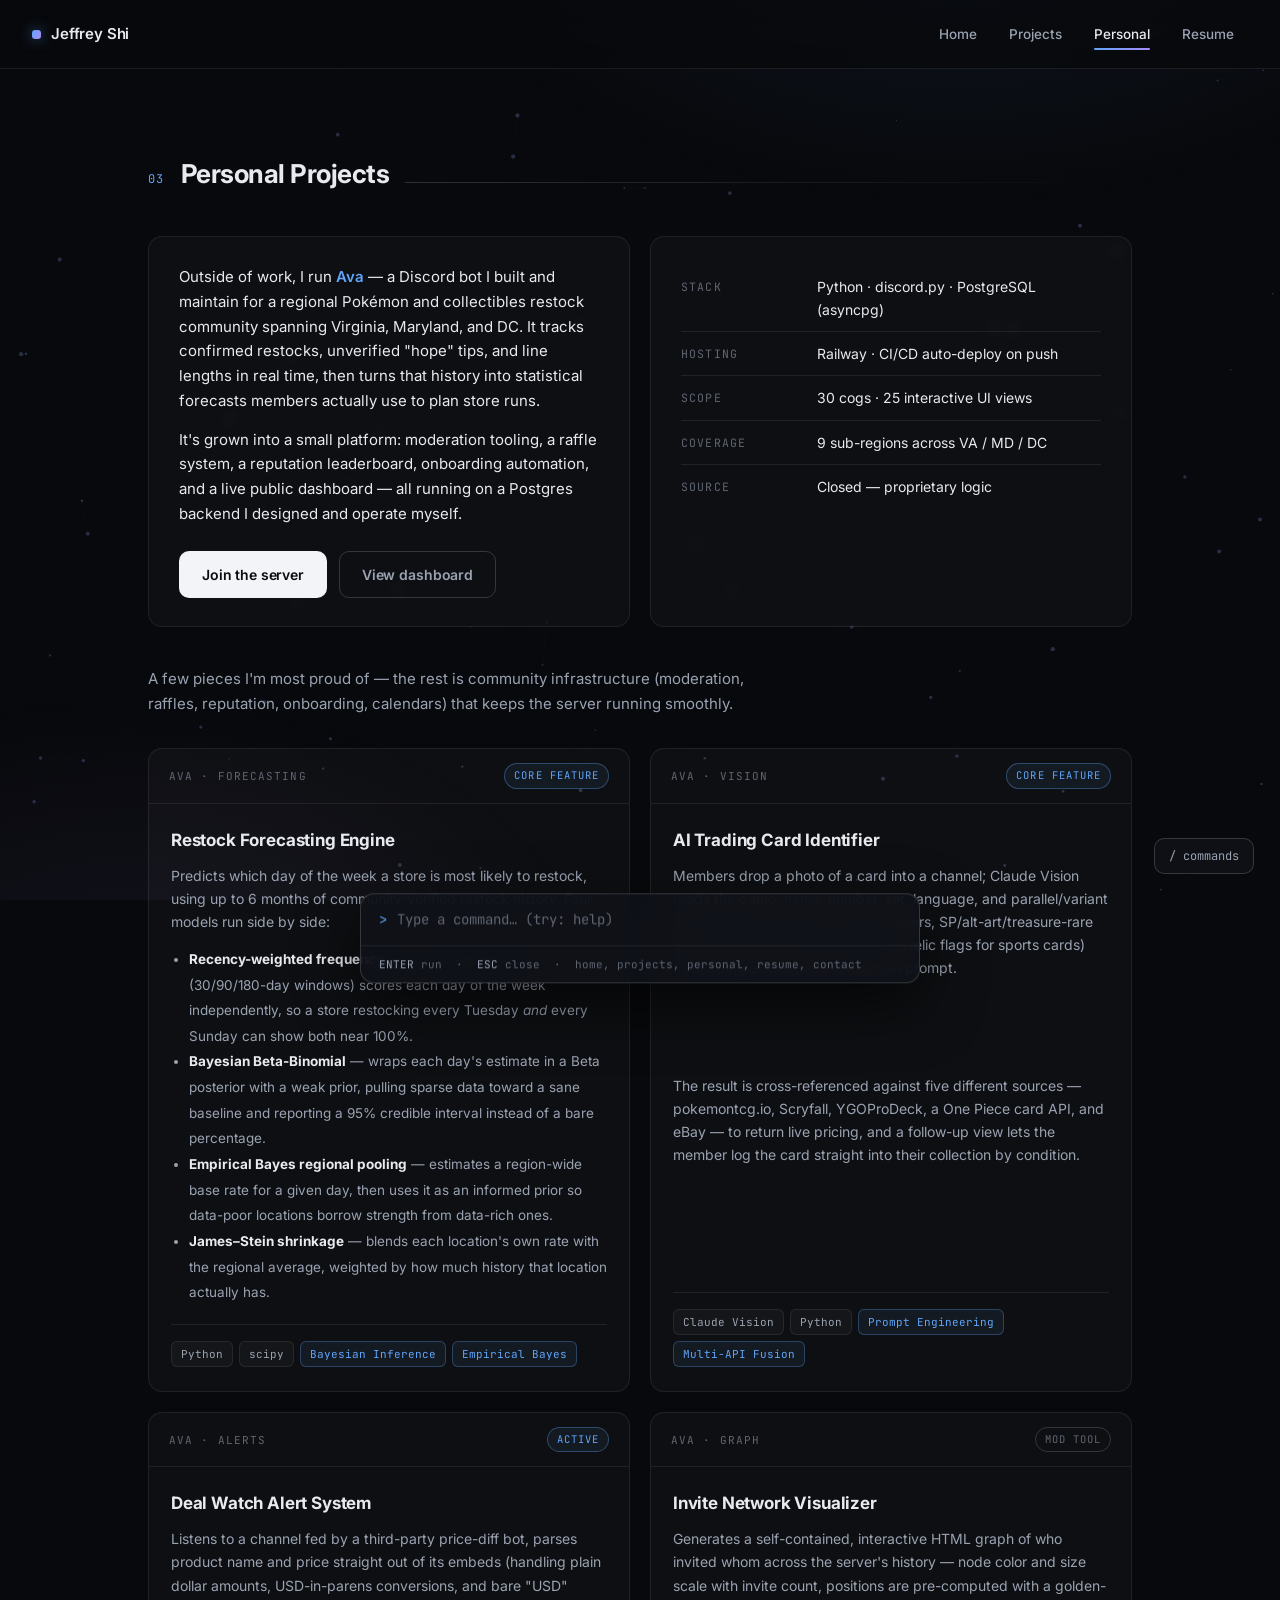
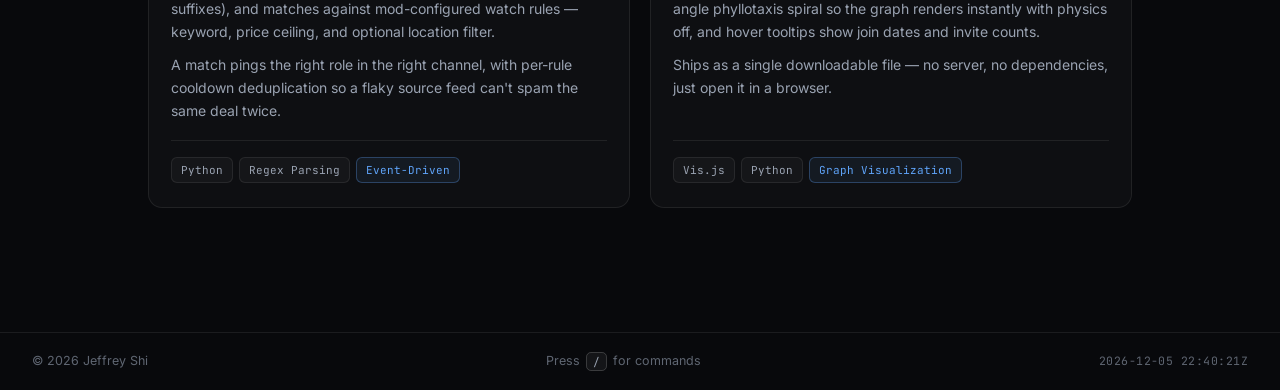
==== personal.html @ e2b1fe8e "Redesign to modern/sleek theme, add Personal Projects page Replace the SIGINT-terminal aesthetic (CR" ====
<!DOCTYPE html>
<html lang="en">
<head>
  <meta charset="UTF-8" />
  <meta name="viewport" content="width=device-width, initial-scale=1.0" />
  <title>Personal Projects — Jeffrey Shi</title>
  <meta name="description" content="Personal projects by Jeffrey Shi — Ava, a Discord bot with a statistical restock-forecasting engine, Claude Vision card identification, and more." />
  <link rel="icon" href="assets/favicon.svg" type="image/svg+xml" />
  <link rel="preconnect" href="https://fonts.googleapis.com" />
  <link rel="preconnect" href="https://fonts.gstatic.com" crossorigin />
  <link href="https://fonts.googleapis.com/css2?family=Inter:wght@400;500;600;700;800&family=JetBrains+Mono:wght@400;500;700&display=swap" rel="stylesheet" />
  <link rel="stylesheet" href="css/style.css" />
</head>
<body>
  <canvas id="net-canvas"></canvas>

  <nav class="nav">
    <a class="nav-brand" href="index.html"><span class="brand-mark"></span>Jeffrey Shi</a>
    <div class="nav-links">
      <a href="index.html">Home</a>
      <a href="projects.html">Projects</a>
      <a href="personal.html" class="active">Personal</a>
      <a href="resume.html">Resume</a>
    </div>
  </nav>

  <main class="container">

    <section class="section" style="padding-bottom:0;">
      <div class="section-header reveal">
        <span class="tag">03</span>
        <h2>Personal Projects</h2>
        <div class="rule"></div>
      </div>
      <div class="grid-2 reveal" style="margin-bottom:40px;">
        <div class="panel">
          <p style="font-size:15px;">
            Outside of work, I run <strong style="color:var(--accent); font-weight:600;">Ava</strong> —
            a Discord bot I built and maintain for a regional Pokémon and
            collectibles restock community spanning Virginia, Maryland, and DC.
            It tracks confirmed restocks, unverified "hope" tips, and line
            lengths in real time, then turns that history into statistical
            forecasts members actually use to plan store runs.
          </p>
          <p style="font-size:15px; margin-top:14px;">
            It's grown into a small platform: moderation tooling, a raffle
            system, a reputation leaderboard, onboarding automation, and a
            live public dashboard — all running on a Postgres backend I
            designed and operate myself.
          </p>
          <div class="hero-actions" style="margin-top:24px;">
            <a class="btn" href="https://discord.gg/FQAQ3DVdY7" target="_blank" rel="noopener">Join the server</a>
            <a class="btn secondary" href="https://restock-dashboard-production.up.railway.app/" target="_blank" rel="noopener">View dashboard</a>
          </div>
        </div>
        <div class="panel">
          <div class="fact-row"><span class="fact-label">Stack</span><span class="val">Python · discord.py · PostgreSQL (asyncpg)</span></div>
          <div class="fact-row"><span class="fact-label">Hosting</span><span class="val">Railway · CI/CD auto-deploy on push</span></div>
          <div class="fact-row"><span class="fact-label">Scope</span><span class="val">30 cogs · 25 interactive UI views</span></div>
          <div class="fact-row"><span class="fact-label">Coverage</span><span class="val">9 sub-regions across VA / MD / DC</span></div>
          <div class="fact-row"><span class="fact-label">Source</span><span class="val">Closed — proprietary logic</span></div>
        </div>
      </div>
    </section>

    <section class="section" style="padding-top:0;">
      <p class="reveal" style="font-size:15px; color:var(--text-2); margin-bottom:32px; max-width:640px;">
        A few pieces I'm most proud of — the rest is community infrastructure
        (moderation, raffles, reputation, onboarding, calendars) that keeps
        the server running smoothly.
      </p>

      <div class="grid-2">

        <article class="case-file reveal">
          <div class="case-header">
            <span class="case-id">AVA · FORECASTING</span>
            <span class="case-status active">CORE FEATURE</span>
          </div>
          <div class="case-body">
            <h3>Restock Forecasting Engine</h3>
            <p>
              Predicts which day of the week a store is most likely to restock,
              using up to 6 months of community-verified restock history. Four
              models run side by side:
            </p>
            <ul style="font-size:13.5px; color:var(--text-2); margin:14px 0 0 18px; line-height:1.9;">
              <li><strong style="color:var(--text);">Recency-weighted frequency</strong> — a 3-tier decay model (30/90/180-day windows) scores each day of the week independently, so a store restocking every Tuesday <em>and</em> every Sunday can show both near 100%.</li>
              <li><strong style="color:var(--text);">Bayesian Beta-Binomial</strong> — wraps each day's estimate in a Beta posterior with a weak prior, pulling sparse data toward a sane baseline and reporting a 95% credible interval instead of a bare percentage.</li>
              <li><strong style="color:var(--text);">Empirical Bayes regional pooling</strong> — estimates a region-wide base rate for a given day, then uses it as an informed prior so data-poor locations borrow strength from data-rich ones.</li>
              <li><strong style="color:var(--text);">James–Stein shrinkage</strong> — blends each location's own rate with the regional average, weighted by how much history that location actually has.</li>
            </ul>
            <div class="case-meta">
              <span class="chip">Python</span>
              <span class="chip">scipy</span>
              <span class="chip green">Bayesian Inference</span>
              <span class="chip green">Empirical Bayes</span>
            </div>
          </div>
        </article>

        <article class="case-file reveal">
          <div class="case-header">
            <span class="case-id">AVA · VISION</span>
            <span class="case-status active">CORE FEATURE</span>
          </div>
          <div class="case-body">
            <h3>AI Trading Card Identifier</h3>
            <p>
              Members drop a photo of a card into a channel; Claude Vision reads
              the game, name, number, set, language, and parallel/variant
              markings (holo patterns, serial numbers, SP/alt-art/treasure-rare
              stamps for TCGs; rookie/autograph/relic flags for sports cards)
              from a single structured-extraction prompt.
            </p>
            <p style="margin-top:10px;">
              The result is cross-referenced against five different sources —
              pokemontcg.io, Scryfall, YGOProDeck, a One Piece card API, and
              eBay — to return live pricing, and a follow-up view lets the
              member log the card straight into their collection by condition.
            </p>
            <div class="case-meta">
              <span class="chip">Claude Vision</span>
              <span class="chip">Python</span>
              <span class="chip green">Prompt Engineering</span>
              <span class="chip green">Multi-API Fusion</span>
            </div>
          </div>
        </article>

        <article class="case-file reveal">
          <div class="case-header">
            <span class="case-id">AVA · ALERTS</span>
            <span class="case-status active">ACTIVE</span>
          </div>
          <div class="case-body">
            <h3>Deal Watch Alert System</h3>
            <p>
              Listens to a channel fed by a third-party price-diff bot, parses
              product name and price straight out of its embeds (handling
              plain dollar amounts, USD-in-parens conversions, and bare "USD"
              suffixes), and matches against mod-configured watch rules —
              keyword, price ceiling, and optional location filter.
            </p>
            <p style="margin-top:10px;">
              A match pings the right role in the right channel, with
              per-rule cooldown deduplication so a flaky source feed can't
              spam the same deal twice.
            </p>
            <div class="case-meta">
              <span class="chip">Python</span>
              <span class="chip">Regex Parsing</span>
              <span class="chip green">Event-Driven</span>
            </div>
          </div>
        </article>

        <article class="case-file reveal">
          <div class="case-header">
            <span class="case-id">AVA · GRAPH</span>
            <span class="case-status archived">MOD TOOL</span>
          </div>
          <div class="case-body">
            <h3>Invite Network Visualizer</h3>
            <p>
              Generates a self-contained, interactive HTML graph of who invited
              whom across the server's history — node color and size scale
              with invite count, positions are pre-computed with a golden-angle
              phyllotaxis spiral so the graph renders instantly with physics
              off, and hover tooltips show join dates and invite counts.
            </p>
            <p style="margin-top:10px;">
              Ships as a single downloadable file — no server, no dependencies,
              just open it in a browser.
            </p>
            <div class="case-meta">
              <span class="chip">Vis.js</span>
              <span class="chip">Python</span>
              <span class="chip green">Graph Visualization</span>
            </div>
          </div>
        </article>

      </div>
    </section>

  </main>

  <footer class="status-bar">
    <span>&copy; 2026 Jeffrey Shi</span>
    <span class="mono-hint">Press <kbd>/</kbd> for commands</span>
    <span id="utc-clock"></span>
  </footer>

  <button class="cmd-fab" id="cmd-fab">/ commands</button>
  <div class="cmd-palette" id="cmd-palette">
    <div class="cmd-row">
      <span class="p">&gt;</span>
      <input id="cmd-input" type="text" placeholder="Type a command… (try: help)" autocomplete="off" spellcheck="false" />
    </div>
    <div class="cmd-hint"><span class="k">ENTER</span> run &nbsp;·&nbsp; <span class="k">ESC</span> close &nbsp;·&nbsp; home, projects, personal, resume, contact</div>
  </div>

  <script src="js/main.js"></script>
</body>
</html>
---- css/style.css ----
/* ============================================================
   JEFFREY SHI — PERSONAL SITE
   Design: modern dark, technical minimal
   ============================================================ */

:root {
  --bg: #08090c;
  --bg-elev: #0c0e13;
  --surface: rgba(255, 255, 255, 0.028);
  --surface-hover: rgba(255, 255, 255, 0.05);
  --border: rgba(255, 255, 255, 0.08);
  --border-strong: rgba(255, 255, 255, 0.16);
  --text: #e8eaf0;
  --text-2: #9aa3b2;
  --text-3: #5f6672;
  --accent: #60a5fa;
  --accent-2: #a78bfa;
  --accent-soft: rgba(96, 165, 250, 0.12);
  --grad: linear-gradient(120deg, #60a5fa, #a78bfa);
  --mono: "JetBrains Mono", "Cascadia Code", Consolas, monospace;
  --sans: "Inter", "Segoe UI", system-ui, sans-serif;
  --radius: 14px;
}

* { margin: 0; padding: 0; box-sizing: border-box; }

html { scroll-behavior: smooth; }

body {
  background: var(--bg);
  color: var(--text);
  font-family: var(--sans);
  font-size: 16px;
  line-height: 1.65;
  overflow-x: hidden;
  -webkit-font-smoothing: antialiased;
}

/* Ambient glows */
body::before {
  content: "";
  position: fixed;
  inset: 0;
  z-index: -2;
  pointer-events: none;
  background:
    radial-gradient(900px 500px at 75% -10%, rgba(96, 165, 250, 0.09), transparent 60%),
    radial-gradient(800px 500px at 10% 110%, rgba(167, 139, 250, 0.07), transparent 60%);
}

::selection { background: rgba(96, 165, 250, 0.35); color: #fff; }

#net-canvas {
  position: fixed;
  inset: 0;
  z-index: -1;
  opacity: 0.5;
}

.mono { font-family: var(--mono); }

/* ---------- Navigation ---------- */
.nav {
  position: sticky;
  top: 0;
  z-index: 100;
  display: flex;
  align-items: center;
  justify-content: space-between;
  padding: 16px 32px;
  background: rgba(8, 9, 12, 0.72);
  backdrop-filter: blur(14px);
  -webkit-backdrop-filter: blur(14px);
  border-bottom: 1px solid var(--border);
}

.nav-brand {
  display: inline-flex;
  align-items: center;
  gap: 10px;
  font-size: 15px;
  font-weight: 600;
  color: var(--text);
  text-decoration: none;
  letter-spacing: -0.01em;
}

.brand-mark {
  width: 9px;
  height: 9px;
  border-radius: 3px;
  background: var(--grad);
  box-shadow: 0 0 14px rgba(96, 165, 250, 0.55);
}

.nav-links { display: flex; gap: 4px; }

.nav-links a {
  position: relative;
  font-size: 13.5px;
  font-weight: 500;
  color: var(--text-2);
  text-decoration: none;
  padding: 7px 14px;
  border-radius: 8px;
  transition: color 0.15s ease, background 0.15s ease;
}

.nav-links a:hover { color: var(--text); background: var(--surface-hover); }

.nav-links a.active { color: var(--text); }

.nav-links a.active::after {
  content: "";
  position: absolute;
  left: 14px;
  right: 14px;
  bottom: 2px;
  height: 2px;
  border-radius: 2px;
  background: var(--grad);
}

/* ---------- Layout ---------- */
.container {
  max-width: 1040px;
  margin: 0 auto;
  padding: 0 28px;
}

.section { padding: 84px 0; }

.section-header {
  display: flex;
  align-items: baseline;
  gap: 16px;
  margin-bottom: 40px;
}

.section-header .tag {
  font-family: var(--mono);
  font-size: 12px;
  color: var(--accent);
  letter-spacing: 0.12em;
}

.section-header h2 {
  font-size: 26px;
  font-weight: 700;
  letter-spacing: -0.02em;
  color: var(--text);
  white-space: nowrap;
}

.section-header .rule {
  flex: 1;
  height: 1px;
  background: linear-gradient(90deg, var(--border-strong), transparent);
}

/* ---------- Hero ---------- */
.hero {
  min-height: calc(100vh - 70px);
  display: flex;
  align-items: center;
  padding: 80px 0 60px;
}

.eyebrow {
  font-family: var(--mono);
  font-size: 12px;
  letter-spacing: 0.22em;
  text-transform: uppercase;
  color: var(--text-3);
  margin-bottom: 22px;
}

.eyebrow .tick { color: var(--accent); }

.hero-name {
  font-size: clamp(44px, 8vw, 84px);
  font-weight: 800;
  letter-spacing: -0.035em;
  line-height: 1.02;
  color: var(--text);
}

.hero-name .grad {
  background: var(--grad);
  -webkit-background-clip: text;
  background-clip: text;
  color: transparent;
}

.hero-role {
  margin-top: 20px;
  font-family: var(--mono);
  font-size: clamp(14px, 2vw, 17px);
  color: var(--text-2);
  min-height: 1.7em;
}

.hero-role .cursor {
  display: inline-block;
  width: 2px;
  height: 1.15em;
  margin-left: 2px;
  background: var(--accent);
  vertical-align: text-bottom;
  animation: blink 1.1s steps(1) infinite;
}

@keyframes blink { 50% { opacity: 0; } }

.hero-sub {
  margin-top: 26px;
  max-width: 620px;
  color: var(--text-2);
  font-size: 16.5px;
}

.hero-actions { margin-top: 38px; display: flex; gap: 12px; flex-wrap: wrap; }

/* ---------- Buttons ---------- */
.btn {
  display: inline-flex;
  align-items: center;
  gap: 8px;
  font-family: var(--sans);
  font-size: 14px;
  font-weight: 600;
  letter-spacing: -0.01em;
  text-decoration: none;
  padding: 11px 22px;
  border-radius: 10px;
  border: 1px solid transparent;
  background: #f2f4f8;
  color: #0a0b0e;
  cursor: pointer;
  transition: transform 0.15s ease, box-shadow 0.15s ease, background 0.15s ease, border-color 0.15s ease, color 0.15s ease;
}

.btn:hover {
  transform: translateY(-1px);
  box-shadow: 0 8px 30px rgba(96, 165, 250, 0.18);
}

.btn.amber {
  background: var(--accent-soft);
  border-color: rgba(96, 165, 250, 0.35);
  color: var(--accent);
}

.btn.amber:hover {
  background: rgba(96, 165, 250, 0.18);
  border-color: rgba(96, 165, 250, 0.6);
  box-shadow: 0 8px 30px rgba(96, 165, 250, 0.15);
}

.btn.secondary {
  background: transparent;
  border-color: var(--border-strong);
  color: var(--text-2);
}

.btn.secondary:hover {
  color: var(--text);
  border-color: rgba(255, 255, 255, 0.3);
  box-shadow: none;
}

/* ---------- Panels / cards ---------- */
.panel {
  background: var(--surface);
  border: 1px solid var(--border);
  border-radius: var(--radius);
  padding: 28px 30px;
  backdrop-filter: blur(6px);
}

.grid-2 { display: grid; grid-template-columns: 1fr 1fr; gap: 20px; }
.grid-3 { display: grid; grid-template-columns: repeat(3, 1fr); gap: 20px; }

@media (max-width: 820px) {
  .grid-2, .grid-3 { grid-template-columns: 1fr; }
}

/* ---------- Fact list (about page) ---------- */
.fact-row {
  display: grid;
  grid-template-columns: 120px 1fr;
  gap: 16px;
  padding: 10px 0;
  border-bottom: 1px solid var(--border);
  font-size: 14px;
}

.fact-row:last-child { border-bottom: none; }

.fact-label {
  font-family: var(--mono);
  font-size: 11.5px;
  letter-spacing: 0.1em;
  text-transform: uppercase;
  color: var(--text-3);
  padding-top: 3px;
}

.fact-row .val { color: var(--text); }
.fact-row .val em { font-style: normal; color: var(--accent); }

/* ---------- Domain cards ---------- */
.domain-card {
  position: relative;
  background: var(--surface);
  border: 1px solid var(--border);
  border-radius: var(--radius);
  padding: 28px 26px;
  transition: transform 0.2s ease, border-color 0.2s ease, background 0.2s ease;
  overflow: hidden;
}

.domain-card::before {
  content: "";
  position: absolute;
  top: 0;
  left: 0;
  right: 0;
  height: 1px;
  background: var(--grad);
  opacity: 0;
  transition: opacity 0.2s ease;
}

.domain-card:hover {
  transform: translateY(-3px);
  border-color: var(--border-strong);
  background: var(--surface-hover);
}

.domain-card:hover::before { opacity: 1; }

.domain-card .icon {
  font-family: var(--mono);
  font-size: 11.5px;
  color: var(--accent);
  letter-spacing: 0.14em;
  margin-bottom: 14px;
}

.domain-card h3 {
  font-size: 17px;
  font-weight: 700;
  letter-spacing: -0.01em;
  color: var(--text);
  margin-bottom: 10px;
}

.domain-card p { font-size: 14px; color: var(--text-2); }

.domain-card .chips { margin-top: 18px; display: flex; flex-wrap: wrap; gap: 6px; }

/* ---------- Chips ---------- */
.chip {
  font-family: var(--mono);
  font-size: 11px;
  color: var(--text-2);
  border: 1px solid var(--border);
  border-radius: 6px;
  padding: 3px 9px;
  background: rgba(255, 255, 255, 0.03);
}

.chip.green {
  color: var(--accent);
  border-color: rgba(96, 165, 250, 0.3);
  background: rgba(96, 165, 250, 0.07);
}

.chip.amber {
  color: var(--accent-2);
  border-color: rgba(167, 139, 250, 0.3);
  background: rgba(167, 139, 250, 0.07);
}

/* ---------- Reveal on scroll ---------- */
.reveal { opacity: 0; transform: translateY(16px); transition: opacity 0.55s ease, transform 0.55s ease; }
.reveal.visible { opacity: 1; transform: none; }

/* ---------- Project cards ---------- */
.case-file {
  position: relative;
  background: var(--surface);
  border: 1px solid var(--border);
  border-radius: var(--radius);
  overflow: hidden;
  transition: transform 0.2s ease, border-color 0.2s ease, background 0.2s ease;
  display: flex;
  flex-direction: column;
}

.case-file:hover {
  transform: translateY(-3px);
  border-color: var(--border-strong);
  background: var(--surface-hover);
}

.case-header {
  display: flex;
  justify-content: space-between;
  align-items: center;
  padding: 14px 20px;
  border-bottom: 1px solid var(--border);
  font-family: var(--mono);
  font-size: 11px;
}

.case-id { color: var(--text-3); letter-spacing: 0.1em; }

.case-status {
  letter-spacing: 0.1em;
  padding: 3px 9px;
  border-radius: 999px;
  border: 1px solid;
  font-size: 10.5px;
}

.case-status.active { color: var(--accent); border-color: rgba(96, 165, 250, 0.35); background: rgba(96, 165, 250, 0.07); }
.case-status.archived { color: var(--text-3); border-color: var(--border-strong); }
.case-status.dev { color: var(--accent-2); border-color: rgba(167, 139, 250, 0.35); background: rgba(167, 139, 250, 0.07); }

.case-body { padding: 22px 22px 24px; flex: 1; display: flex; flex-direction: column; }

.case-body h3 {
  font-size: 17px;
  font-weight: 700;
  letter-spacing: -0.01em;
  color: var(--text);
  margin-bottom: 10px;
}

.case-body p { font-size: 14px; color: var(--text-2); flex: 1; }

.case-meta {
  margin-top: 18px;
  padding-top: 16px;
  border-top: 1px solid var(--border);
  display: flex;
  flex-wrap: wrap;
  gap: 6px;
}

.case-links { margin-top: 14px; display: flex; gap: 12px; }

.case-links a {
  font-family: var(--mono);
  font-size: 12px;
  color: var(--accent);
  text-decoration: none;
}

.case-links a:hover { text-decoration: underline; text-underline-offset: 3px; }

/* ---------- Contact ---------- */
.contact-strip {
  display: flex;
  flex-wrap: wrap;
  gap: 12px;
  justify-content: center;
}

/* ---------- Footer ---------- */
.status-bar {
  margin-top: 40px;
  border-top: 1px solid var(--border);
  padding: 18px 32px;
  display: flex;
  justify-content: space-between;
  align-items: center;
  flex-wrap: wrap;
  gap: 10px;
  font-size: 12.5px;
  color: var(--text-3);
}

.status-bar .mono-hint kbd {
  font-family: var(--mono);
  font-size: 11px;
  color: var(--text-2);
  background: var(--surface-hover);
  border: 1px solid var(--border-strong);
  border-radius: 5px;
  padding: 1.5px 6px;
  margin: 0 2px;
}

#utc-clock { font-family: var(--mono); font-size: 11.5px; letter-spacing: 0.04em; }

/* ============================================================
   RESUME PAGE
   ============================================================ */

.dossier-header {
  margin-top: 48px;
  border: 1px solid var(--border);
  border-radius: var(--radius);
  background: var(--surface);
  backdrop-filter: blur(6px);
  overflow: hidden;
}

.dossier-topstrip {
  display: flex;
  justify-content: space-between;
  padding: 10px 24px;
  font-family: var(--mono);
  font-size: 11px;
  letter-spacing: 0.14em;
  color: var(--text-3);
  border-bottom: 1px solid var(--border);
}

.dossier-topstrip .ok { color: var(--accent); }

.dossier-main {
  display: grid;
  grid-template-columns: 1fr auto;
  gap: 28px;
  padding: 32px 32px 28px;
  align-items: center;
}

@media (max-width: 700px) { .dossier-main { grid-template-columns: 1fr; } }

.dossier-main h1 {
  font-size: clamp(30px, 5vw, 44px);
  font-weight: 800;
  letter-spacing: -0.03em;
}

.dossier-main h1 .grad {
  background: var(--grad);
  -webkit-background-clip: text;
  background-clip: text;
  color: transparent;
}

.dossier-main .subject-line {
  font-family: var(--mono);
  font-size: 11.5px;
  color: var(--text-3);
  letter-spacing: 0.18em;
  text-transform: uppercase;
  margin-bottom: 8px;
}

.dossier-main .role-line {
  color: var(--text-2);
  font-size: 15.5px;
  margin-top: 8px;
}

.dossier-stats {
  display: grid;
  grid-template-columns: repeat(3, auto);
  gap: 10px 30px;
}

.stat .num {
  font-size: 30px;
  font-weight: 800;
  letter-spacing: -0.02em;
  background: var(--grad);
  -webkit-background-clip: text;
  background-clip: text;
  color: transparent;
}

.stat .lbl {
  font-family: var(--mono);
  font-size: 10px;
  color: var(--text-3);
  letter-spacing: 0.12em;
  text-transform: uppercase;
}

.dossier-actions {
  display: flex;
  gap: 12px;
  padding: 0 32px 30px;
  flex-wrap: wrap;
}

/* --- Resume tabs (segmented control) --- */
.resume-tabs {
  position: sticky;
  top: 63px;
  z-index: 50;
  display: flex;
  gap: 4px;
  margin: 36px 0 32px;
  padding: 5px;
  background: rgba(12, 14, 19, 0.85);
  backdrop-filter: blur(14px);
  border: 1px solid var(--border);
  border-radius: 12px;
  overflow-x: auto;
  width: fit-content;
  max-width: 100%;
}

.resume-tabs button {
  font-family: var(--sans);
  font-size: 13.5px;
  font-weight: 500;
  color: var(--text-2);
  background: transparent;
  border: none;
  border-radius: 8px;
  padding: 9px 18px;
  cursor: pointer;
  white-space: nowrap;
  transition: color 0.15s ease, background 0.15s ease;
}

.resume-tabs button:hover { color: var(--text); background: var(--surface-hover); }

.resume-tabs button.active {
  color: var(--text);
  background: rgba(255, 255, 255, 0.08);
}

/* --- Timeline --- */
.timeline { position: relative; padding-left: 32px; }

.timeline::before {
  content: "";
  position: absolute;
  left: 9px;
  top: 8px;
  bottom: 8px;
  width: 1px;
  background: linear-gradient(180deg, rgba(96, 165, 250, 0.5), var(--border) 85%);
}

.tl-entry { position: relative; margin-bottom: 16px; }

.tl-entry::before {
  content: "";
  position: absolute;
  left: -28px;
  top: 24px;
  width: 9px;
  height: 9px;
  border-radius: 50%;
  background: var(--bg);
  border: 2px solid var(--accent);
  transition: background 0.2s ease, box-shadow 0.2s ease;
}

.tl-entry.open::before {
  background: var(--accent);
  box-shadow: 0 0 12px rgba(96, 165, 250, 0.5);
}

.tl-card {
  background: var(--surface);
  border: 1px solid var(--border);
  border-radius: var(--radius);
  overflow: hidden;
  transition: border-color 0.2s ease;
}

.tl-entry.open .tl-card { border-color: var(--border-strong); }

.tl-head {
  width: 100%;
  display: flex;
  justify-content: space-between;
  align-items: center;
  gap: 16px;
  padding: 19px 24px;
  background: transparent;
  border: none;
  cursor: pointer;
  text-align: left;
  color: var(--text);
}

.tl-head:hover { background: var(--surface-hover); }

.tl-head .role { font-size: 15.5px; font-weight: 700; letter-spacing: -0.01em; color: var(--text); }
.tl-head .org { font-size: 13.5px; color: var(--accent); margin-top: 3px; }
.tl-head .dates { font-family: var(--mono); font-size: 11.5px; color: var(--text-3); white-space: nowrap; letter-spacing: 0.04em; }
.tl-head .caret { font-family: var(--mono); color: var(--text-3); transition: transform 0.25s ease, color 0.25s ease; }
.tl-entry.open .caret { transform: rotate(90deg); color: var(--accent); }

.tl-body {
  max-height: 0;
  overflow: hidden;
  transition: max-height 0.4s ease;
}

.tl-body-inner { padding: 4px 24px 22px; border-top: 1px solid var(--border); }

.tl-body ul { list-style: none; margin-top: 16px; }

.tl-body li {
  position: relative;
  padding-left: 18px;
  margin-bottom: 9px;
  font-size: 14px;
  color: var(--text-2);
}

.tl-body li::before {
  content: "";
  position: absolute;
  left: 0;
  top: 0.62em;
  width: 6px;
  height: 1.5px;
  border-radius: 1px;
  background: var(--accent);
}

.tl-body .chips { margin-top: 16px; display: flex; flex-wrap: wrap; gap: 6px; }

/* --- Skills --- */
.skill-group h3 {
  font-family: var(--mono);
  font-size: 11.5px;
  letter-spacing: 0.16em;
  color: var(--text-3);
  text-transform: uppercase;
  margin-bottom: 18px;
}

.skill { margin-bottom: 14px; }

.skill .skill-label {
  display: flex;
  justify-content: space-between;
  font-size: 13.5px;
  font-weight: 500;
  color: var(--text);
  margin-bottom: 6px;
}

.skill .skill-label .pct { font-family: var(--mono); font-size: 11.5px; color: var(--text-3); }

.skill-bar {
  height: 5px;
  background: rgba(255, 255, 255, 0.05);
  border-radius: 999px;
  overflow: hidden;
}

.skill-bar .fill {
  height: 100%;
  width: 0;
  border-radius: 999px;
  background: var(--grad);
  transition: width 1.1s cubic-bezier(0.22, 1, 0.36, 1);
}

/* --- Education --- */
.edu-card { display: flex; flex-direction: column; gap: 4px; }
.edu-card .degree { font-size: 15.5px; font-weight: 700; letter-spacing: -0.01em; color: var(--text); }
.edu-card .school { color: var(--accent); font-size: 13.5px; }
.edu-card .detail { color: var(--text-2); font-size: 13.5px; margin-top: 6px; }

/* ---------- Command palette ---------- */
.cmd-palette {
  position: fixed;
  left: 50%;
  bottom: 34px;
  transform: translateX(-50%) translateY(130%);
  width: min(560px, calc(100vw - 40px));
  background: rgba(16, 18, 24, 0.92);
  backdrop-filter: blur(18px);
  -webkit-backdrop-filter: blur(18px);
  border: 1px solid var(--border-strong);
  border-radius: 14px;
  box-shadow: 0 20px 60px rgba(0, 0, 0, 0.6);
  z-index: 300;
  transition: transform 0.28s cubic-bezier(0.22, 1, 0.36, 1);
}

.cmd-palette.open { transform: translateX(-50%) translateY(0); }

.cmd-palette .cmd-row { display: flex; align-items: center; padding: 14px 18px; gap: 10px; }

.cmd-palette .p { font-family: var(--mono); color: var(--accent); font-size: 14px; }

.cmd-palette input {
  flex: 1;
  background: transparent;
  border: none;
  outline: none;
  color: var(--text);
  font-family: var(--mono);
  font-size: 14px;
}

.cmd-palette input::placeholder { color: var(--text-3); }

.cmd-hint {
  padding: 9px 18px;
  border-top: 1px solid var(--border);
  font-family: var(--mono);
  font-size: 11px;
  color: var(--text-3);
}

.cmd-hint .k { color: var(--text-2); }

.cmd-fab {
  position: fixed;
  right: 26px;
  bottom: 26px;
  z-index: 290;
  font-family: var(--mono);
  font-size: 12px;
  color: var(--text-2);
  background: rgba(16, 18, 24, 0.85);
  backdrop-filter: blur(10px);
  border: 1px solid var(--border-strong);
  border-radius: 10px;
  padding: 9px 14px;
  cursor: pointer;
  transition: color 0.15s ease, border-color 0.15s ease;
}

.cmd-fab:hover { color: var(--text); border-color: rgba(255, 255, 255, 0.3); }

/* ---------- Print: clean paper resume ---------- */
@media print {
  body { background: #fff; color: #111; font-size: 12px; }
  body::before, #net-canvas, .nav, .status-bar,
  .resume-tabs, .dossier-actions, .cmd-palette, .cmd-fab { display: none !important; }
  .resume-pane { display: block !important; }
  .panel, .tl-card, .dossier-header { background: #fff; border-color: #ccc; box-shadow: none; backdrop-filter: none; }
  .tl-body { max-height: none !important; overflow: visible; }
  .tl-head { cursor: default; }
  .tl-head .role, .dossier-main h1, .edu-card .degree { color: #111; }
  .dossier-main h1 .grad, .stat .num { background: none; -webkit-background-clip: unset; background-clip: unset; color: #111; }
  .tl-head .org, .edu-card .school { color: #1d4ed8; }
  .tl-body li, .edu-card .detail { color: #333; }
  .dossier-main .role-line { color: #444; }
  .timeline::before { background: #93c5fd; }
  .tl-body li::before { background: #1d4ed8; }
  .skill-bar { background: #eee; }
  .skill-bar .fill { background: #1d4ed8; }
  .chip { color: #1d4ed8; border-color: #93c5fd; background: none; }
  .reveal { opacity: 1 !important; transform: none !important; }
  a { color: #111; text-decoration: none; }
}

@media (max-width: 640px) {
  .nav { padding: 13px 18px; }
  .nav-links a { padding: 6px 10px; font-size: 13px; }
  .container { padding: 0 20px; }
  .section { padding: 56px 0; }
  .hero { padding: 48px 0 40px; }
  .status-bar { justify-content: center; text-align: center; }
}
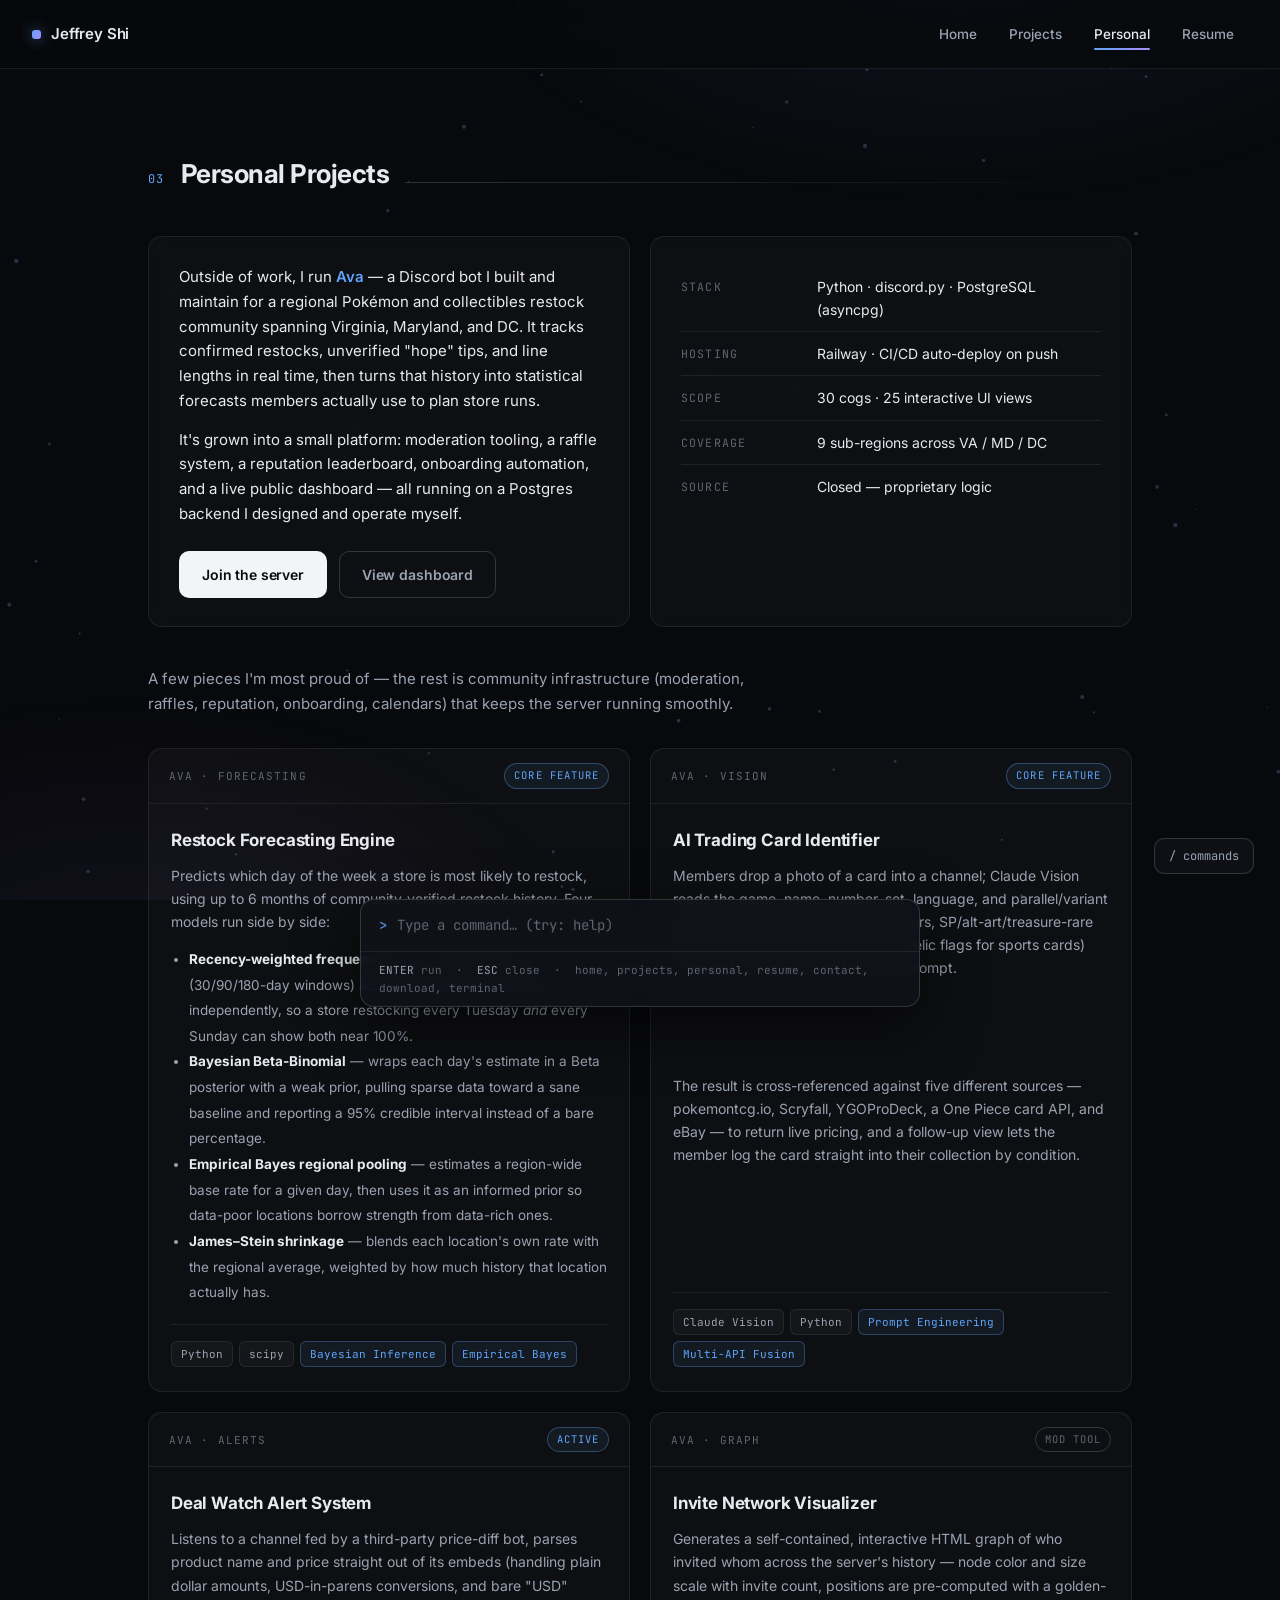
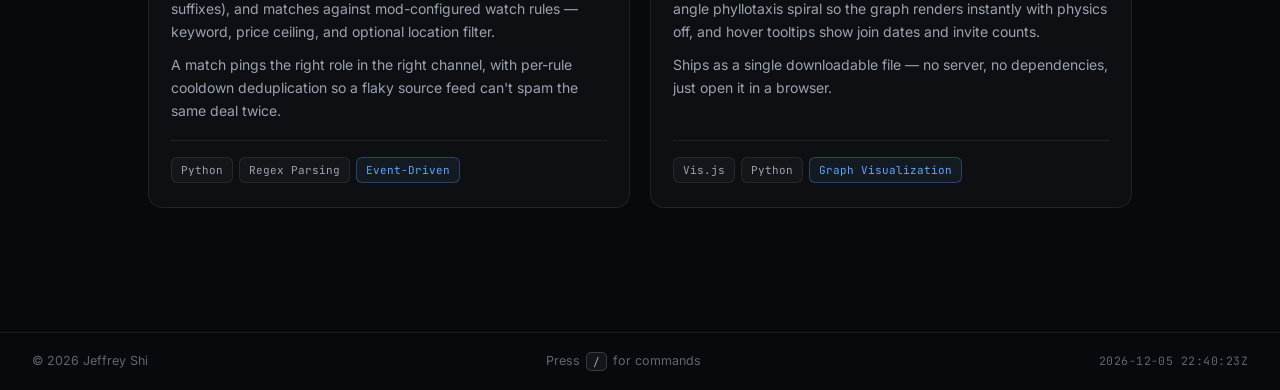
==== commit 7028d612: "Add interactive background, cipher-reveal text, ops ticker, hidden terminal - Signal-graph backgroun" ====
--- a/personal.html
+++ b/personal.html
@@ -29,7 +29,7 @@
     <section class="section" style="padding-bottom:0;">
       <div class="section-header reveal">
         <span class="tag">03</span>
-        <h2>Personal Projects</h2>
+        <h2 data-scramble>Personal Projects</h2>
         <div class="rule"></div>
       </div>
       <div class="grid-2 reveal" style="margin-bottom:40px;">
@@ -78,7 +78,7 @@
             <span class="case-status active">CORE FEATURE</span>
           </div>
           <div class="case-body">
-            <h3>Restock Forecasting Engine</h3>
+            <h3 data-scramble>Restock Forecasting Engine</h3>
             <p>
               Predicts which day of the week a store is most likely to restock,
               using up to 6 months of community-verified restock history. Four
@@ -105,7 +105,7 @@
             <span class="case-status active">CORE FEATURE</span>
           </div>
           <div class="case-body">
-            <h3>AI Trading Card Identifier</h3>
+            <h3 data-scramble>AI Trading Card Identifier</h3>
             <p>
               Members drop a photo of a card into a channel; Claude Vision reads
               the game, name, number, set, language, and parallel/variant
@@ -134,7 +134,7 @@
             <span class="case-status active">ACTIVE</span>
           </div>
           <div class="case-body">
-            <h3>Deal Watch Alert System</h3>
+            <h3 data-scramble>Deal Watch Alert System</h3>
             <p>
               Listens to a channel fed by a third-party price-diff bot, parses
               product name and price straight out of its embeds (handling
@@ -161,7 +161,7 @@
             <span class="case-status archived">MOD TOOL</span>
           </div>
           <div class="case-body">
-            <h3>Invite Network Visualizer</h3>
+            <h3 data-scramble>Invite Network Visualizer</h3>
             <p>
               Generates a self-contained, interactive HTML graph of who invited
               whom across the server's history — node color and size scale
@@ -198,9 +198,10 @@
       <span class="p">&gt;</span>
       <input id="cmd-input" type="text" placeholder="Type a command… (try: help)" autocomplete="off" spellcheck="false" />
     </div>
-    <div class="cmd-hint"><span class="k">ENTER</span> run &nbsp;·&nbsp; <span class="k">ESC</span> close &nbsp;·&nbsp; home, projects, personal, resume, contact</div>
+    <div class="cmd-hint"><span class="k">ENTER</span> run &nbsp;·&nbsp; <span class="k">ESC</span> close &nbsp;·&nbsp; home, projects, personal, resume, contact, download, terminal</div>
   </div>
 
   <script src="js/main.js"></script>
+  <script src="js/terminal.js"></script>
 </body>
 </html>
--- a/css/style.css
+++ b/css/style.css
@@ -834,11 +834,153 @@
 
 .cmd-fab:hover { color: var(--text); border-color: rgba(255, 255, 255, 0.3); }
 
+/* ---------- Cipher-scramble text reveal ---------- */
+.section-header h2.scrambling,
+.domain-card h3.scrambling,
+.case-body h3.scrambling {
+  font-family: var(--mono);
+  color: var(--accent);
+  text-shadow: 0 0 12px rgba(96, 165, 250, 0.4);
+}
+
+/* ---------- Ambient ops-feed ticker ---------- */
+.ops-ticker {
+  border-bottom: 1px solid var(--border);
+  background: rgba(255, 255, 255, 0.015);
+  overflow: hidden;
+  white-space: nowrap;
+}
+
+.ops-track {
+  display: inline-flex;
+  animation: ops-scroll 38s linear infinite;
+  padding: 7px 0;
+}
+
+.ops-ticker:hover .ops-track { animation-play-state: paused; }
+
+.ops-item {
+  display: inline-flex;
+  align-items: center;
+  gap: 8px;
+  font-family: var(--mono);
+  font-size: 11.5px;
+  color: var(--text-3);
+  padding: 0 28px;
+  border-right: 1px solid var(--border);
+}
+
+.ops-item .tag { font-weight: 600; }
+.ops-item .tag.ok   { color: var(--accent); }
+.ops-item .tag.info { color: var(--text-2); }
+.ops-item .tag.warn { color: var(--accent-2); }
+
+@keyframes ops-scroll {
+  from { transform: translateX(0); }
+  to   { transform: translateX(-50%); }
+}
+
+@media (prefers-reduced-motion: reduce) {
+  .ops-track { animation: none; }
+}
+
+/* ---------- Hidden terminal easter egg ---------- */
+.term-overlay {
+  position: fixed;
+  inset: 0;
+  z-index: 400;
+  display: flex;
+  align-items: center;
+  justify-content: center;
+  background: rgba(5, 6, 9, 0.72);
+  backdrop-filter: blur(6px);
+  -webkit-backdrop-filter: blur(6px);
+  opacity: 0;
+  pointer-events: none;
+  transition: opacity 0.2s ease;
+}
+
+.term-overlay.open { opacity: 1; pointer-events: auto; }
+
+.term-panel {
+  width: min(640px, calc(100vw - 40px));
+  max-height: min(520px, calc(100vh - 80px));
+  display: flex;
+  flex-direction: column;
+  background: rgba(12, 14, 19, 0.97);
+  border: 1px solid var(--border-strong);
+  border-radius: 12px;
+  box-shadow: 0 30px 80px rgba(0, 0, 0, 0.65), 0 0 40px rgba(96, 165, 250, 0.08);
+  overflow: hidden;
+  transform: translateY(10px) scale(0.98);
+  transition: transform 0.22s cubic-bezier(0.22, 1, 0.36, 1);
+}
+
+.term-overlay.open .term-panel { transform: translateY(0) scale(1); }
+
+.term-panel-head {
+  display: flex;
+  align-items: center;
+  gap: 8px;
+  padding: 10px 16px;
+  background: rgba(255, 255, 255, 0.03);
+  border-bottom: 1px solid var(--border);
+  flex-shrink: 0;
+}
+
+.term-panel-head .term-dot { width: 10px; height: 10px; border-radius: 50%; }
+.term-panel-head .term-dot.r { background: #ff5f56; }
+.term-panel-head .term-dot.y { background: #ffbd2e; }
+.term-panel-head .term-dot.g { background: #27c93f; }
+.term-panel-title { margin-left: 8px; font-family: var(--mono); font-size: 12px; color: var(--text-3); }
+
+.term-output {
+  flex: 1;
+  overflow-y: auto;
+  padding: 14px 18px;
+  font-family: var(--mono);
+  font-size: 13px;
+  line-height: 1.7;
+}
+
+.term-line { color: var(--text-2); white-space: pre-wrap; word-break: break-word; }
+.term-line.term-banner { color: var(--text-3); }
+.term-line.term-prompt-line { color: var(--accent); }
+
+.term-input-row {
+  display: flex;
+  align-items: center;
+  gap: 8px;
+  padding: 10px 18px;
+  border-top: 1px solid var(--border);
+  flex-shrink: 0;
+}
+
+.term-input-row .p { font-family: var(--mono); color: var(--accent); font-size: 13px; }
+
+.term-input-row input {
+  flex: 1;
+  background: transparent;
+  border: none;
+  outline: none;
+  color: var(--text);
+  font-family: var(--mono);
+  font-size: 13px;
+}
+
+.term-input-row input::placeholder { color: var(--text-3); }
+
+@media (max-width: 640px) {
+  .term-panel { width: calc(100vw - 24px); max-height: calc(100vh - 48px); }
+  .ops-item { padding: 0 18px; font-size: 11px; }
+}
+
 /* ---------- Print: clean paper resume ---------- */
 @media print {
   body { background: #fff; color: #111; font-size: 12px; }
   body::before, #net-canvas, .nav, .status-bar,
-  .resume-tabs, .dossier-actions, .cmd-palette, .cmd-fab { display: none !important; }
+  .resume-tabs, .dossier-actions, .cmd-palette, .cmd-fab,
+  .ops-ticker, .term-overlay { display: none !important; }
   .resume-pane { display: block !important; }
   .panel, .tl-card, .dossier-header { background: #fff; border-color: #ccc; box-shadow: none; backdrop-filter: none; }
   .tl-body { max-height: none !important; overflow: visible; }
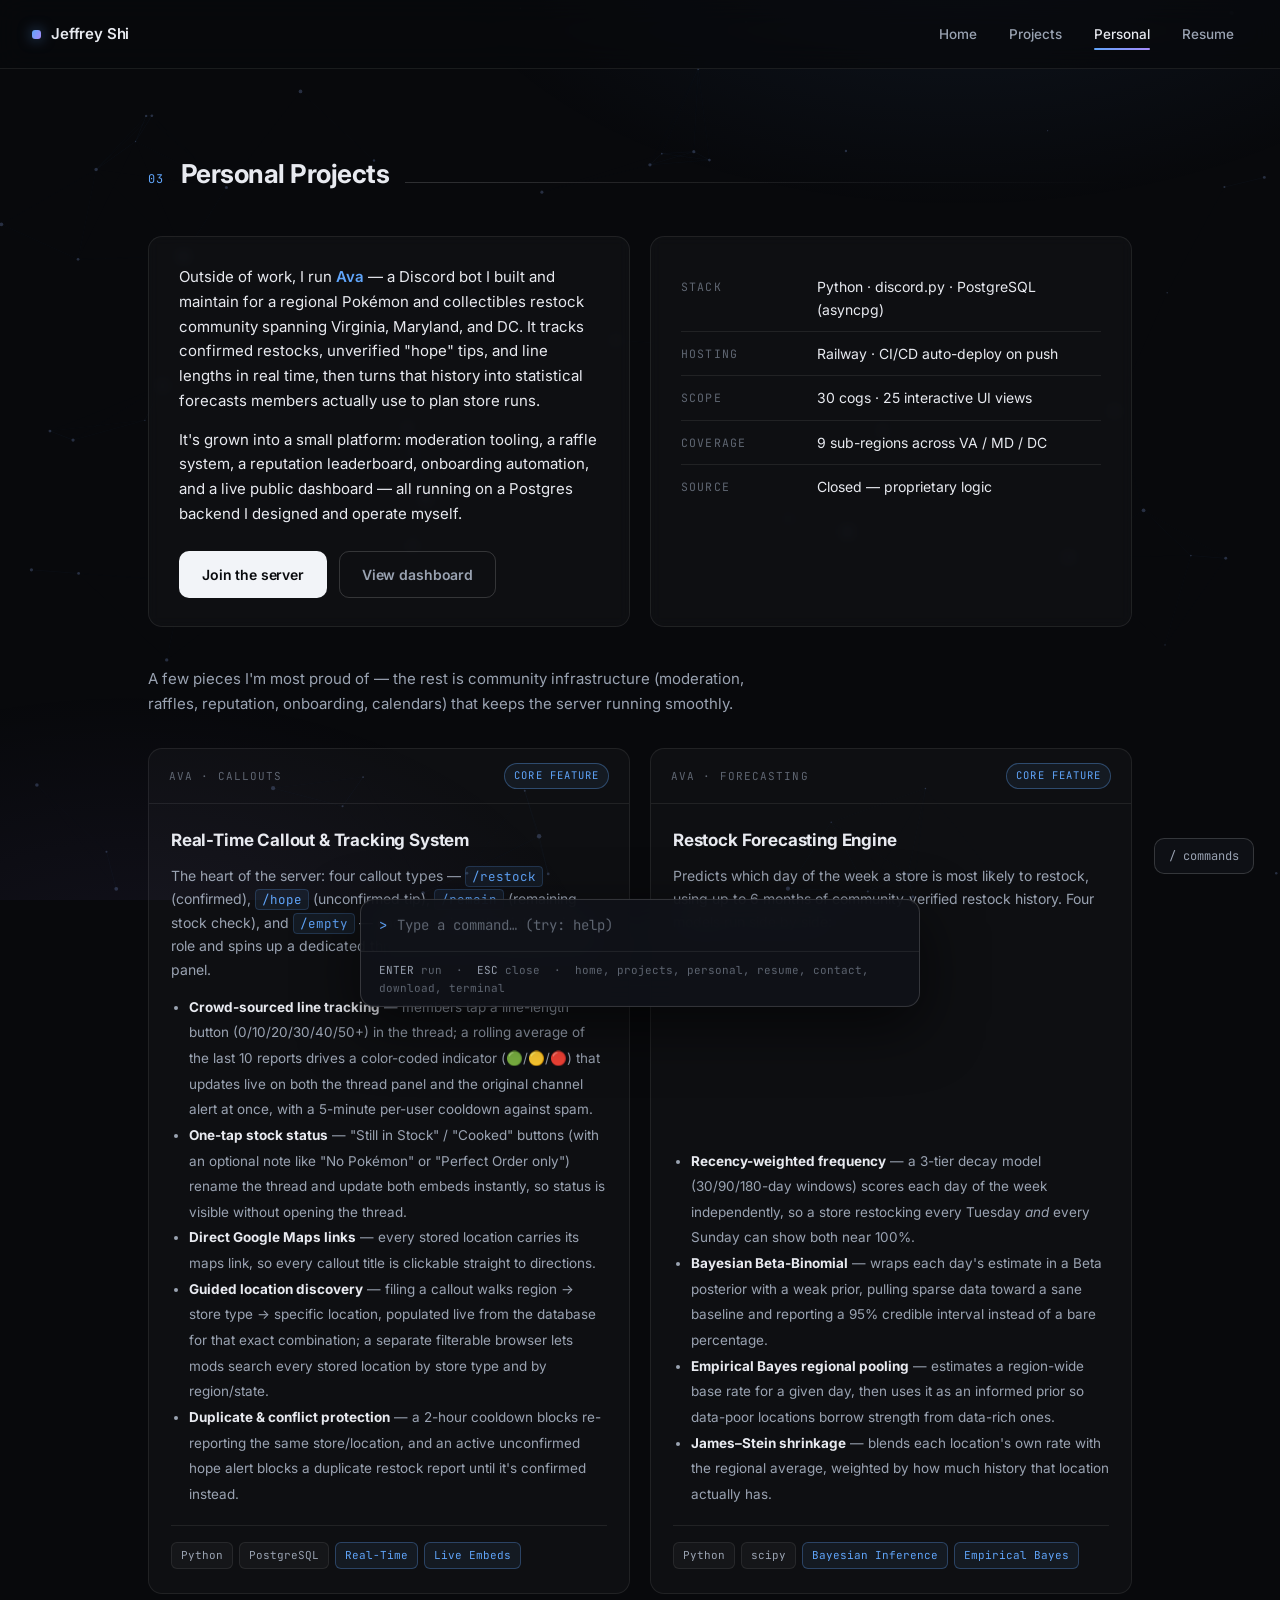
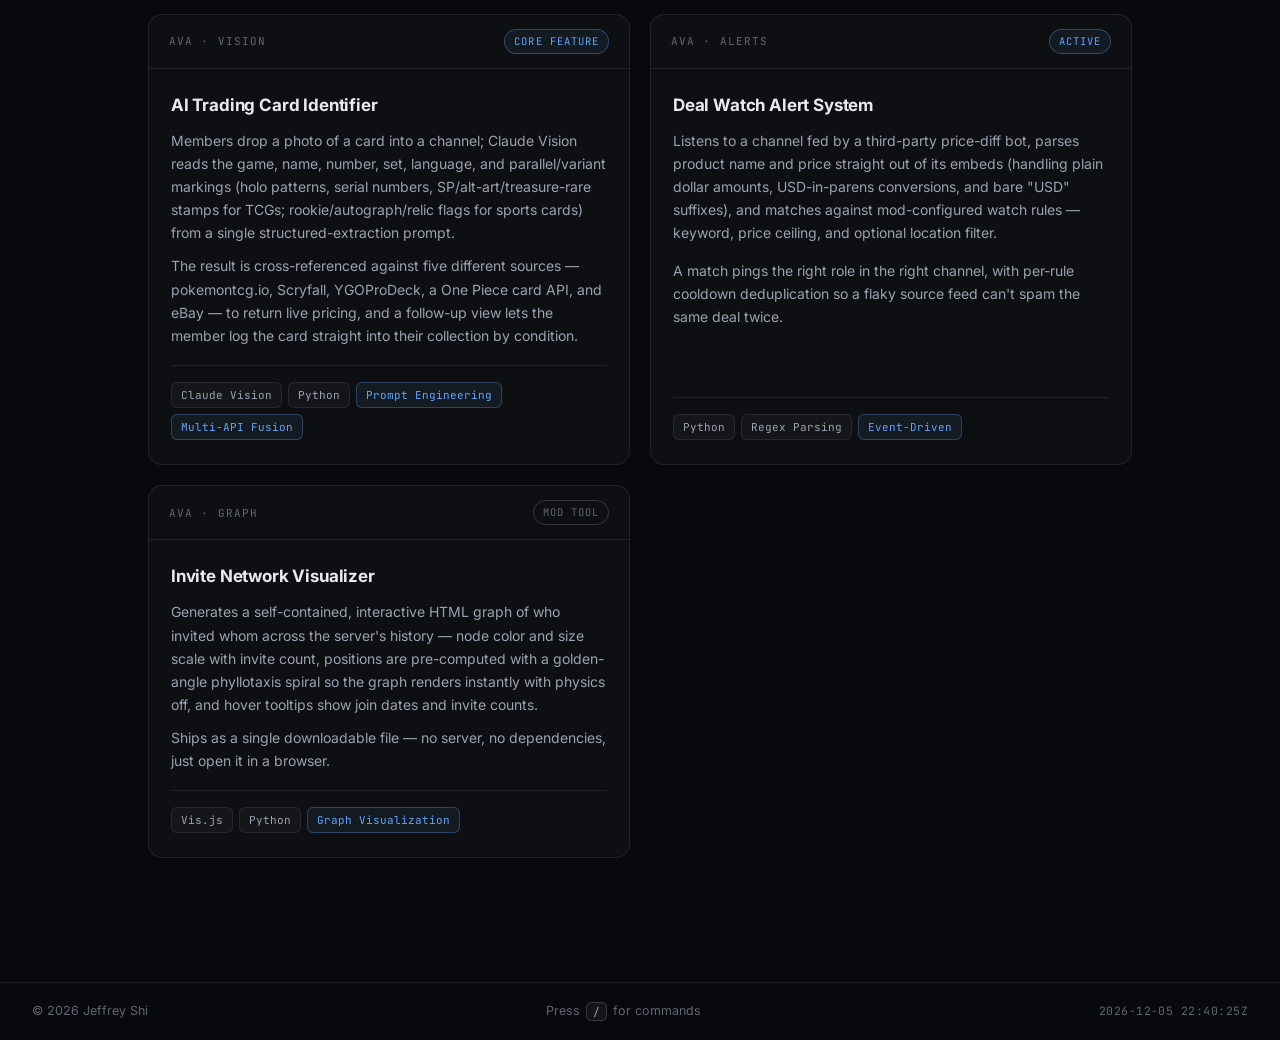
==== commit 7b5dc4bb: "Add real-time callout & tracking system card to Personal Projects New featured case file covering Av" ====
--- a/personal.html
+++ b/personal.html
@@ -74,6 +74,36 @@
 
         <article class="case-file reveal">
           <div class="case-header">
+            <span class="case-id">AVA · CALLOUTS</span>
+            <span class="case-status active">CORE FEATURE</span>
+          </div>
+          <div class="case-body">
+            <h3 data-scramble>Real-Time Callout &amp; Tracking System</h3>
+            <p>
+              The heart of the server: four callout types — <code>/restock</code>
+              (confirmed), <code>/hope</code> (unconfirmed tip), <code>/remain</code>
+              (remaining stock check), and <code>/empty</code> — each one pings the
+              right regional role and spins up a dedicated thread with a live,
+              interactive status panel.
+            </p>
+            <ul style="font-size:13.5px; color:var(--text-2); margin:14px 0 0 18px; line-height:1.9;">
+              <li><strong style="color:var(--text);">Crowd-sourced line tracking</strong> — members tap a line-length button (0/10/20/30/40/50+) in the thread; a rolling average of the last 10 reports drives a color-coded indicator (🟢/🟡/🔴) that updates live on both the thread panel and the original channel alert at once, with a 5-minute per-user cooldown against spam.</li>
+              <li><strong style="color:var(--text);">One-tap stock status</strong> — "Still in Stock" / "Cooked" buttons (with an optional note like "No Pokémon" or "Perfect Order only") rename the thread and update both embeds instantly, so status is visible without opening the thread.</li>
+              <li><strong style="color:var(--text);">Direct Google Maps links</strong> — every stored location carries its maps link, so every callout title is clickable straight to directions.</li>
+              <li><strong style="color:var(--text);">Guided location discovery</strong> — filing a callout walks region → store type → specific location, populated live from the database for that exact combination; a separate filterable browser lets mods search every stored location by store type and by region/state.</li>
+              <li><strong style="color:var(--text);">Duplicate &amp; conflict protection</strong> — a 2-hour cooldown blocks re-reporting the same store/location, and an active unconfirmed hope alert blocks a duplicate restock report until it's confirmed instead.</li>
+            </ul>
+            <div class="case-meta">
+              <span class="chip">Python</span>
+              <span class="chip">PostgreSQL</span>
+              <span class="chip green">Real-Time</span>
+              <span class="chip green">Live Embeds</span>
+            </div>
+          </div>
+        </article>
+
+        <article class="case-file reveal">
+          <div class="case-header">
             <span class="case-id">AVA · FORECASTING</span>
             <span class="case-status active">CORE FEATURE</span>
           </div>
--- a/css/style.css
+++ b/css/style.css
@@ -160,11 +160,40 @@
 
 /* ---------- Hero ---------- */
 .hero {
+  position: relative;
   min-height: calc(100vh - 70px);
   display: flex;
   align-items: center;
   padding: 80px 0 60px;
 }
+
+.hero > div:first-child {
+  position: relative;
+  z-index: 1;
+}
+
+/* ---------- 3D hero centerpiece (signals globe) ---------- */
+.hero-3d {
+  position: absolute;
+  top: 50%;
+  right: -110px;
+  transform: translateY(-50%);
+  width: 620px;
+  height: 620px;
+  z-index: 0;
+  pointer-events: none;
+  /* Fade the canvas edges to nothing instead of a hard rectangle — the
+     globe's own render always fills a square, so this is what makes it
+     read as sitting *in* the page rather than framed by a box. */
+  mask-image: radial-gradient(circle at 50% 50%, black 42%, transparent 82%);
+  -webkit-mask-image: radial-gradient(circle at 50% 50%, black 42%, transparent 82%);
+}
+
+.hero-3d canvas { width: 100%; height: 100%; display: block; }
+
+@media (max-width: 1400px) { .hero-3d { width: 520px; height: 520px; right: -70px; } }
+@media (max-width: 1100px) { .hero-3d { width: 420px; height: 420px; right: -40px; opacity: 0.55; } }
+@media (max-width: 900px)  { .hero-3d { display: none; } }
 
 .eyebrow {
   font-family: var(--mono);
@@ -440,6 +469,16 @@
 }
 
 .case-body p { font-size: 14px; color: var(--text-2); flex: 1; }
+
+.case-body code {
+  font-family: var(--mono);
+  font-size: 12.5px;
+  color: var(--accent);
+  background: rgba(96, 165, 250, 0.08);
+  border: 1px solid rgba(96, 165, 250, 0.2);
+  border-radius: 4px;
+  padding: 1px 6px;
+}
 
 .case-meta {
   margin-top: 18px;
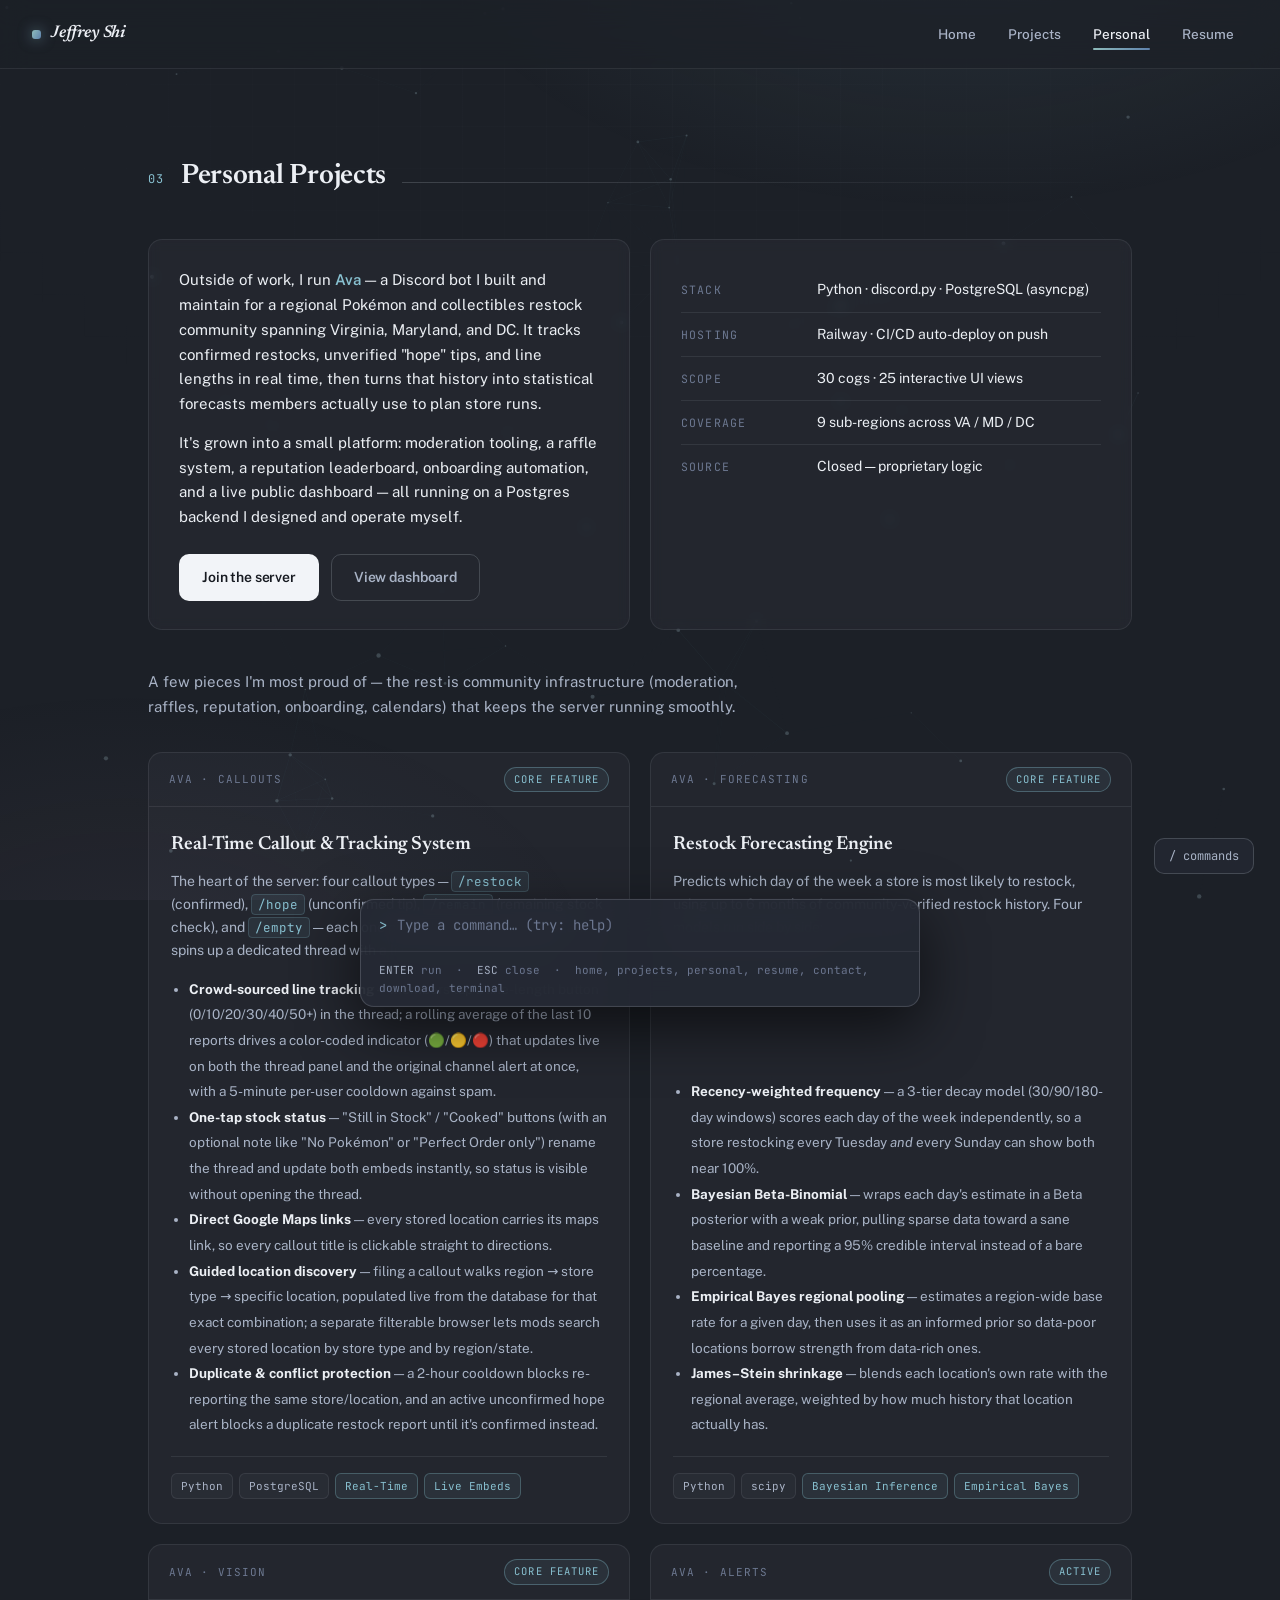
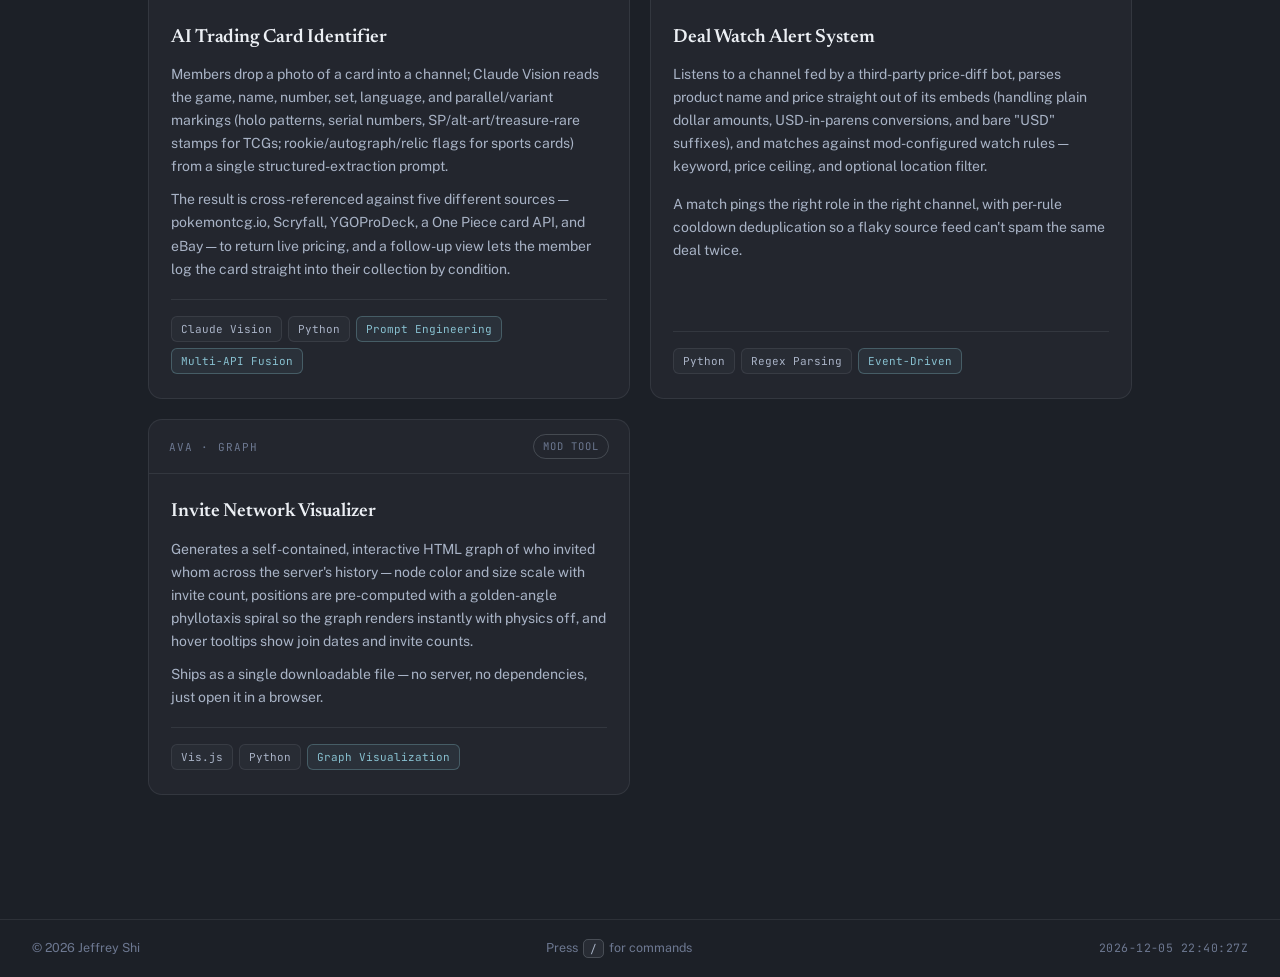
==== commit c753d847: "Redesign to "Nord Ops": real IDE theme, editorial type, orchestrated hero Add CLAUDE.md with the fro" ====
--- a/personal.html
+++ b/personal.html
@@ -8,7 +8,7 @@
   <link rel="icon" href="assets/favicon.svg" type="image/svg+xml" />
   <link rel="preconnect" href="https://fonts.googleapis.com" />
   <link rel="preconnect" href="https://fonts.gstatic.com" crossorigin />
-  <link href="https://fonts.googleapis.com/css2?family=Inter:wght@400;500;600;700;800&family=JetBrains+Mono:wght@400;500;700&display=swap" rel="stylesheet" />
+  <link href="https://fonts.googleapis.com/css2?family=Newsreader:ital,wght@0,400;0,500;0,600;0,700;1,400;1,500;1,600&family=Public+Sans:wght@400;500;600;700;800&family=JetBrains+Mono:wght@400;500;700&display=swap" rel="stylesheet" />
   <link rel="stylesheet" href="css/style.css" />
 </head>
 <body>
--- a/css/style.css
+++ b/css/style.css
@@ -1,24 +1,30 @@
 /* ============================================================
    JEFFREY SHI — PERSONAL SITE
-   Design: modern dark, technical minimal
+   Design: "Nord Ops" — an editorial take on the Nord editor/
+   terminal theme. Frost cyan dominant, aurora purple as a sharp
+   secondary accent. Serif headlines, Public Sans body, JetBrains
+   Mono for data/labels/code — three voices, not one blended font.
    ============================================================ */
 
 :root {
-  --bg: #08090c;
-  --bg-elev: #0c0e13;
-  --surface: rgba(255, 255, 255, 0.028);
-  --surface-hover: rgba(255, 255, 255, 0.05);
-  --border: rgba(255, 255, 255, 0.08);
-  --border-strong: rgba(255, 255, 255, 0.16);
-  --text: #e8eaf0;
-  --text-2: #9aa3b2;
-  --text-3: #5f6672;
-  --accent: #60a5fa;
-  --accent-2: #a78bfa;
-  --accent-soft: rgba(96, 165, 250, 0.12);
-  --grad: linear-gradient(120deg, #60a5fa, #a78bfa);
+  --bg: #1c2027;
+  --bg-elev: #2e3440;              /* Nord0 */
+  --surface: rgba(216, 222, 233, 0.035);
+  --surface-hover: rgba(216, 222, 233, 0.065);
+  --border: rgba(216, 222, 233, 0.09);
+  --border-strong: rgba(216, 222, 233, 0.19);
+  --text: #eceff4;                 /* Nord6 */
+  --text-2: #a9b3c6;                /* muted slate — secondary body copy */
+  --text-3: #6d7891;                /* muted — tertiary / labels */
+  --accent: #88c0d0;                /* Nord8 frost cyan — dominant */
+  --accent-2: #b48ead;              /* Nord15 aurora purple — sharp secondary */
+  --accent-rgb: 136, 192, 208;
+  --accent-2-rgb: 180, 142, 173;
+  --accent-soft: rgba(136, 192, 208, 0.12);
+  --grad: linear-gradient(120deg, #8fbcbb, #5e81ac);  /* Nord7 teal → Nord10 deep frost blue */
   --mono: "JetBrains Mono", "Cascadia Code", Consolas, monospace;
-  --sans: "Inter", "Segoe UI", system-ui, sans-serif;
+  --sans: "Public Sans", "Segoe UI", system-ui, sans-serif;
+  --serif: "Newsreader", "Iowan Old Style", Georgia, serif;
   --radius: 14px;
 }
 
@@ -41,14 +47,30 @@
   content: "";
   position: fixed;
   inset: 0;
+  z-index: -3;
+  pointer-events: none;
+  background:
+    radial-gradient(900px 500px at 75% -10%, rgba(136, 192, 208, 0.10), transparent 60%),
+    radial-gradient(800px 500px at 10% 110%, rgba(180, 142, 173, 0.07), transparent 60%);
+}
+
+/* Faint technical grid — atmosphere/depth without a texture image */
+body::after {
+  content: "";
+  position: fixed;
+  inset: 0;
   z-index: -2;
   pointer-events: none;
-  background:
-    radial-gradient(900px 500px at 75% -10%, rgba(96, 165, 250, 0.09), transparent 60%),
-    radial-gradient(800px 500px at 10% 110%, rgba(167, 139, 250, 0.07), transparent 60%);
-}
-
-::selection { background: rgba(96, 165, 250, 0.35); color: #fff; }
+  opacity: 0.5;
+  background-image:
+    linear-gradient(rgba(216, 222, 233, 0.035) 1px, transparent 1px),
+    linear-gradient(90deg, rgba(216, 222, 233, 0.035) 1px, transparent 1px);
+  background-size: 42px 42px;
+  mask-image: radial-gradient(1200px 800px at 50% 0%, black, transparent 75%);
+  -webkit-mask-image: radial-gradient(1200px 800px at 50% 0%, black, transparent 75%);
+}
+
+::selection { background: rgba(136, 192, 208, 0.35); color: #fff; }
 
 #net-canvas {
   position: fixed;
@@ -68,7 +90,7 @@
   align-items: center;
   justify-content: space-between;
   padding: 16px 32px;
-  background: rgba(8, 9, 12, 0.72);
+  background: rgba(28, 32, 39, 0.72);
   backdrop-filter: blur(14px);
   -webkit-backdrop-filter: blur(14px);
   border-bottom: 1px solid var(--border);
@@ -78,8 +100,10 @@
   display: inline-flex;
   align-items: center;
   gap: 10px;
-  font-size: 15px;
+  font-family: var(--serif);
+  font-size: 17px;
   font-weight: 600;
+  font-style: italic;
   color: var(--text);
   text-decoration: none;
   letter-spacing: -0.01em;
@@ -90,7 +114,7 @@
   height: 9px;
   border-radius: 3px;
   background: var(--grad);
-  box-shadow: 0 0 14px rgba(96, 165, 250, 0.55);
+  box-shadow: 0 0 14px rgba(136, 192, 208, 0.55);
 }
 
 .nav-links { display: flex; gap: 4px; }
@@ -145,9 +169,10 @@
 }
 
 .section-header h2 {
-  font-size: 26px;
-  font-weight: 700;
-  letter-spacing: -0.02em;
+  font-family: var(--serif);
+  font-size: 28px;
+  font-weight: 600;
+  letter-spacing: -0.01em;
   color: var(--text);
   white-space: nowrap;
 }
@@ -170,6 +195,22 @@
 .hero > div:first-child {
   position: relative;
   z-index: 1;
+}
+
+/* One orchestrated page-load sequence — staggered reveal, not scattered
+   micro-interactions. Below the fold, .reveal (scroll-triggered) takes over. */
+.hero-load {
+  opacity: 0;
+  animation: hero-load-in 0.7s cubic-bezier(0.16, 1, 0.3, 1) forwards;
+}
+
+@keyframes hero-load-in {
+  from { opacity: 0; transform: translateY(16px); }
+  to   { opacity: 1; transform: translateY(0); }
+}
+
+@media (prefers-reduced-motion: reduce) {
+  .hero-load { animation: none; opacity: 1; }
 }
 
 /* ---------- 3D hero centerpiece (signals globe) ---------- */
@@ -207,9 +248,11 @@
 .eyebrow .tick { color: var(--accent); }
 
 .hero-name {
-  font-size: clamp(44px, 8vw, 84px);
-  font-weight: 800;
-  letter-spacing: -0.035em;
+  font-family: var(--serif);
+  font-size: clamp(46px, 8vw, 88px);
+  font-weight: 600;
+  font-style: italic;
+  letter-spacing: -0.02em;
   line-height: 1.02;
   color: var(--text);
 }
@@ -264,26 +307,26 @@
   border-radius: 10px;
   border: 1px solid transparent;
   background: #f2f4f8;
-  color: #0a0b0e;
+  color: #171a21;
   cursor: pointer;
   transition: transform 0.15s ease, box-shadow 0.15s ease, background 0.15s ease, border-color 0.15s ease, color 0.15s ease;
 }
 
 .btn:hover {
   transform: translateY(-1px);
-  box-shadow: 0 8px 30px rgba(96, 165, 250, 0.18);
+  box-shadow: 0 8px 30px rgba(136, 192, 208, 0.18);
 }
 
 .btn.amber {
   background: var(--accent-soft);
-  border-color: rgba(96, 165, 250, 0.35);
+  border-color: rgba(136, 192, 208, 0.35);
   color: var(--accent);
 }
 
 .btn.amber:hover {
-  background: rgba(96, 165, 250, 0.18);
-  border-color: rgba(96, 165, 250, 0.6);
-  box-shadow: 0 8px 30px rgba(96, 165, 250, 0.15);
+  background: rgba(136, 192, 208, 0.18);
+  border-color: rgba(136, 192, 208, 0.6);
+  box-shadow: 0 8px 30px rgba(136, 192, 208, 0.15);
 }
 
 .btn.secondary {
@@ -294,7 +337,7 @@
 
 .btn.secondary:hover {
   color: var(--text);
-  border-color: rgba(255, 255, 255, 0.3);
+  border-color: rgba(216, 222, 233, 0.35);
   box-shadow: none;
 }
 
@@ -378,9 +421,10 @@
 }
 
 .domain-card h3 {
-  font-size: 17px;
-  font-weight: 700;
-  letter-spacing: -0.01em;
+  font-family: var(--serif);
+  font-size: 19px;
+  font-weight: 600;
+  letter-spacing: -0.005em;
   color: var(--text);
   margin-bottom: 10px;
 }
@@ -397,19 +441,19 @@
   border: 1px solid var(--border);
   border-radius: 6px;
   padding: 3px 9px;
-  background: rgba(255, 255, 255, 0.03);
+  background: rgba(216, 222, 233, 0.03);
 }
 
 .chip.green {
   color: var(--accent);
-  border-color: rgba(96, 165, 250, 0.3);
-  background: rgba(96, 165, 250, 0.07);
+  border-color: rgba(136, 192, 208, 0.3);
+  background: rgba(136, 192, 208, 0.07);
 }
 
 .chip.amber {
   color: var(--accent-2);
-  border-color: rgba(167, 139, 250, 0.3);
-  background: rgba(167, 139, 250, 0.07);
+  border-color: rgba(180, 142, 173, 0.3);
+  background: rgba(180, 142, 173, 0.07);
 }
 
 /* ---------- Reveal on scroll ---------- */
@@ -454,16 +498,17 @@
   font-size: 10.5px;
 }
 
-.case-status.active { color: var(--accent); border-color: rgba(96, 165, 250, 0.35); background: rgba(96, 165, 250, 0.07); }
+.case-status.active { color: var(--accent); border-color: rgba(136, 192, 208, 0.35); background: rgba(136, 192, 208, 0.07); }
 .case-status.archived { color: var(--text-3); border-color: var(--border-strong); }
-.case-status.dev { color: var(--accent-2); border-color: rgba(167, 139, 250, 0.35); background: rgba(167, 139, 250, 0.07); }
+.case-status.dev { color: var(--accent-2); border-color: rgba(180, 142, 173, 0.35); background: rgba(180, 142, 173, 0.07); }
 
 .case-body { padding: 22px 22px 24px; flex: 1; display: flex; flex-direction: column; }
 
 .case-body h3 {
-  font-size: 17px;
-  font-weight: 700;
-  letter-spacing: -0.01em;
+  font-family: var(--serif);
+  font-size: 19px;
+  font-weight: 600;
+  letter-spacing: -0.005em;
   color: var(--text);
   margin-bottom: 10px;
 }
@@ -474,8 +519,8 @@
   font-family: var(--mono);
   font-size: 12.5px;
   color: var(--accent);
-  background: rgba(96, 165, 250, 0.08);
-  border: 1px solid rgba(96, 165, 250, 0.2);
+  background: rgba(136, 192, 208, 0.08);
+  border: 1px solid rgba(136, 192, 208, 0.2);
   border-radius: 4px;
   padding: 1px 6px;
 }
@@ -572,9 +617,11 @@
 @media (max-width: 700px) { .dossier-main { grid-template-columns: 1fr; } }
 
 .dossier-main h1 {
-  font-size: clamp(30px, 5vw, 44px);
-  font-weight: 800;
-  letter-spacing: -0.03em;
+  font-family: var(--serif);
+  font-size: clamp(32px, 5vw, 46px);
+  font-weight: 600;
+  font-style: italic;
+  letter-spacing: -0.015em;
 }
 
 .dossier-main h1 .grad {
@@ -606,9 +653,10 @@
 }
 
 .stat .num {
-  font-size: 30px;
-  font-weight: 800;
-  letter-spacing: -0.02em;
+  font-family: var(--serif);
+  font-size: 32px;
+  font-weight: 600;
+  letter-spacing: -0.01em;
   background: var(--grad);
   -webkit-background-clip: text;
   background-clip: text;
@@ -639,7 +687,7 @@
   gap: 4px;
   margin: 36px 0 32px;
   padding: 5px;
-  background: rgba(12, 14, 19, 0.85);
+  background: rgba(28, 32, 39, 0.85);
   backdrop-filter: blur(14px);
   border: 1px solid var(--border);
   border-radius: 12px;
@@ -666,7 +714,7 @@
 
 .resume-tabs button.active {
   color: var(--text);
-  background: rgba(255, 255, 255, 0.08);
+  background: rgba(216, 222, 233, 0.1);
 }
 
 /* --- Timeline --- */
@@ -679,7 +727,7 @@
   top: 8px;
   bottom: 8px;
   width: 1px;
-  background: linear-gradient(180deg, rgba(96, 165, 250, 0.5), var(--border) 85%);
+  background: linear-gradient(180deg, rgba(136, 192, 208, 0.5), var(--border) 85%);
 }
 
 .tl-entry { position: relative; margin-bottom: 16px; }
@@ -699,7 +747,7 @@
 
 .tl-entry.open::before {
   background: var(--accent);
-  box-shadow: 0 0 12px rgba(96, 165, 250, 0.5);
+  box-shadow: 0 0 12px rgba(136, 192, 208, 0.5);
 }
 
 .tl-card {
@@ -728,7 +776,7 @@
 
 .tl-head:hover { background: var(--surface-hover); }
 
-.tl-head .role { font-size: 15.5px; font-weight: 700; letter-spacing: -0.01em; color: var(--text); }
+.tl-head .role { font-family: var(--serif); font-size: 17px; font-weight: 600; letter-spacing: -0.005em; color: var(--text); }
 .tl-head .org { font-size: 13.5px; color: var(--accent); margin-top: 3px; }
 .tl-head .dates { font-family: var(--mono); font-size: 11.5px; color: var(--text-3); white-space: nowrap; letter-spacing: 0.04em; }
 .tl-head .caret { font-family: var(--mono); color: var(--text-3); transition: transform 0.25s ease, color 0.25s ease; }
@@ -790,7 +838,7 @@
 
 .skill-bar {
   height: 5px;
-  background: rgba(255, 255, 255, 0.05);
+  background: rgba(216, 222, 233, 0.06);
   border-radius: 999px;
   overflow: hidden;
 }
@@ -805,7 +853,7 @@
 
 /* --- Education --- */
 .edu-card { display: flex; flex-direction: column; gap: 4px; }
-.edu-card .degree { font-size: 15.5px; font-weight: 700; letter-spacing: -0.01em; color: var(--text); }
+.edu-card .degree { font-family: var(--serif); font-size: 17px; font-weight: 600; letter-spacing: -0.005em; color: var(--text); }
 .edu-card .school { color: var(--accent); font-size: 13.5px; }
 .edu-card .detail { color: var(--text-2); font-size: 13.5px; margin-top: 6px; }
 
@@ -816,7 +864,7 @@
   bottom: 34px;
   transform: translateX(-50%) translateY(130%);
   width: min(560px, calc(100vw - 40px));
-  background: rgba(16, 18, 24, 0.92);
+  background: rgba(36, 41, 51, 0.92);
   backdrop-filter: blur(18px);
   -webkit-backdrop-filter: blur(18px);
   border: 1px solid var(--border-strong);
@@ -862,7 +910,7 @@
   font-family: var(--mono);
   font-size: 12px;
   color: var(--text-2);
-  background: rgba(16, 18, 24, 0.85);
+  background: rgba(36, 41, 51, 0.85);
   backdrop-filter: blur(10px);
   border: 1px solid var(--border-strong);
   border-radius: 10px;
@@ -871,7 +919,7 @@
   transition: color 0.15s ease, border-color 0.15s ease;
 }
 
-.cmd-fab:hover { color: var(--text); border-color: rgba(255, 255, 255, 0.3); }
+.cmd-fab:hover { color: var(--text); border-color: rgba(216, 222, 233, 0.35); }
 
 /* ---------- Cipher-scramble text reveal ---------- */
 .section-header h2.scrambling,
@@ -879,13 +927,13 @@
 .case-body h3.scrambling {
   font-family: var(--mono);
   color: var(--accent);
-  text-shadow: 0 0 12px rgba(96, 165, 250, 0.4);
+  text-shadow: 0 0 12px rgba(136, 192, 208, 0.4);
 }
 
 /* ---------- Ambient ops-feed ticker ---------- */
 .ops-ticker {
   border-bottom: 1px solid var(--border);
-  background: rgba(255, 255, 255, 0.015);
+  background: rgba(216, 222, 233, 0.015);
   overflow: hidden;
   white-space: nowrap;
 }
@@ -931,7 +979,7 @@
   display: flex;
   align-items: center;
   justify-content: center;
-  background: rgba(5, 6, 9, 0.72);
+  background: rgba(14, 16, 20, 0.72);
   backdrop-filter: blur(6px);
   -webkit-backdrop-filter: blur(6px);
   opacity: 0;
@@ -946,10 +994,10 @@
   max-height: min(520px, calc(100vh - 80px));
   display: flex;
   flex-direction: column;
-  background: rgba(12, 14, 19, 0.97);
+  background: rgba(30, 34, 42, 0.97);
   border: 1px solid var(--border-strong);
   border-radius: 12px;
-  box-shadow: 0 30px 80px rgba(0, 0, 0, 0.65), 0 0 40px rgba(96, 165, 250, 0.08);
+  box-shadow: 0 30px 80px rgba(0, 0, 0, 0.65), 0 0 40px rgba(136, 192, 208, 0.08);
   overflow: hidden;
   transform: translateY(10px) scale(0.98);
   transition: transform 0.22s cubic-bezier(0.22, 1, 0.36, 1);
@@ -962,15 +1010,15 @@
   align-items: center;
   gap: 8px;
   padding: 10px 16px;
-  background: rgba(255, 255, 255, 0.03);
+  background: rgba(216, 222, 233, 0.03);
   border-bottom: 1px solid var(--border);
   flex-shrink: 0;
 }
 
 .term-panel-head .term-dot { width: 10px; height: 10px; border-radius: 50%; }
-.term-panel-head .term-dot.r { background: #ff5f56; }
-.term-panel-head .term-dot.y { background: #ffbd2e; }
-.term-panel-head .term-dot.g { background: #27c93f; }
+.term-panel-head .term-dot.r { background: #bf616a; }
+.term-panel-head .term-dot.y { background: #ebcb8b; }
+.term-panel-head .term-dot.g { background: #a3be8c; }
 .term-panel-title { margin-left: 8px; font-family: var(--mono); font-size: 12px; color: var(--text-3); }
 
 .term-output {
@@ -1017,7 +1065,7 @@
 /* ---------- Print: clean paper resume ---------- */
 @media print {
   body { background: #fff; color: #111; font-size: 12px; }
-  body::before, #net-canvas, .nav, .status-bar,
+  body::before, body::after, #net-canvas, .nav, .status-bar,
   .resume-tabs, .dossier-actions, .cmd-palette, .cmd-fab,
   .ops-ticker, .term-overlay { display: none !important; }
   .resume-pane { display: block !important; }
@@ -1026,14 +1074,14 @@
   .tl-head { cursor: default; }
   .tl-head .role, .dossier-main h1, .edu-card .degree { color: #111; }
   .dossier-main h1 .grad, .stat .num { background: none; -webkit-background-clip: unset; background-clip: unset; color: #111; }
-  .tl-head .org, .edu-card .school { color: #1d4ed8; }
+  .tl-head .org, .edu-card .school { color: #0e6b7a; }
   .tl-body li, .edu-card .detail { color: #333; }
   .dossier-main .role-line { color: #444; }
-  .timeline::before { background: #93c5fd; }
-  .tl-body li::before { background: #1d4ed8; }
+  .timeline::before { background: #8fd3de; }
+  .tl-body li::before { background: #0e6b7a; }
   .skill-bar { background: #eee; }
-  .skill-bar .fill { background: #1d4ed8; }
-  .chip { color: #1d4ed8; border-color: #93c5fd; background: none; }
+  .skill-bar .fill { background: #0e6b7a; }
+  .chip { color: #0e6b7a; border-color: #8fd3de; background: none; }
   .reveal { opacity: 1 !important; transform: none !important; }
   a { color: #111; text-decoration: none; }
 }
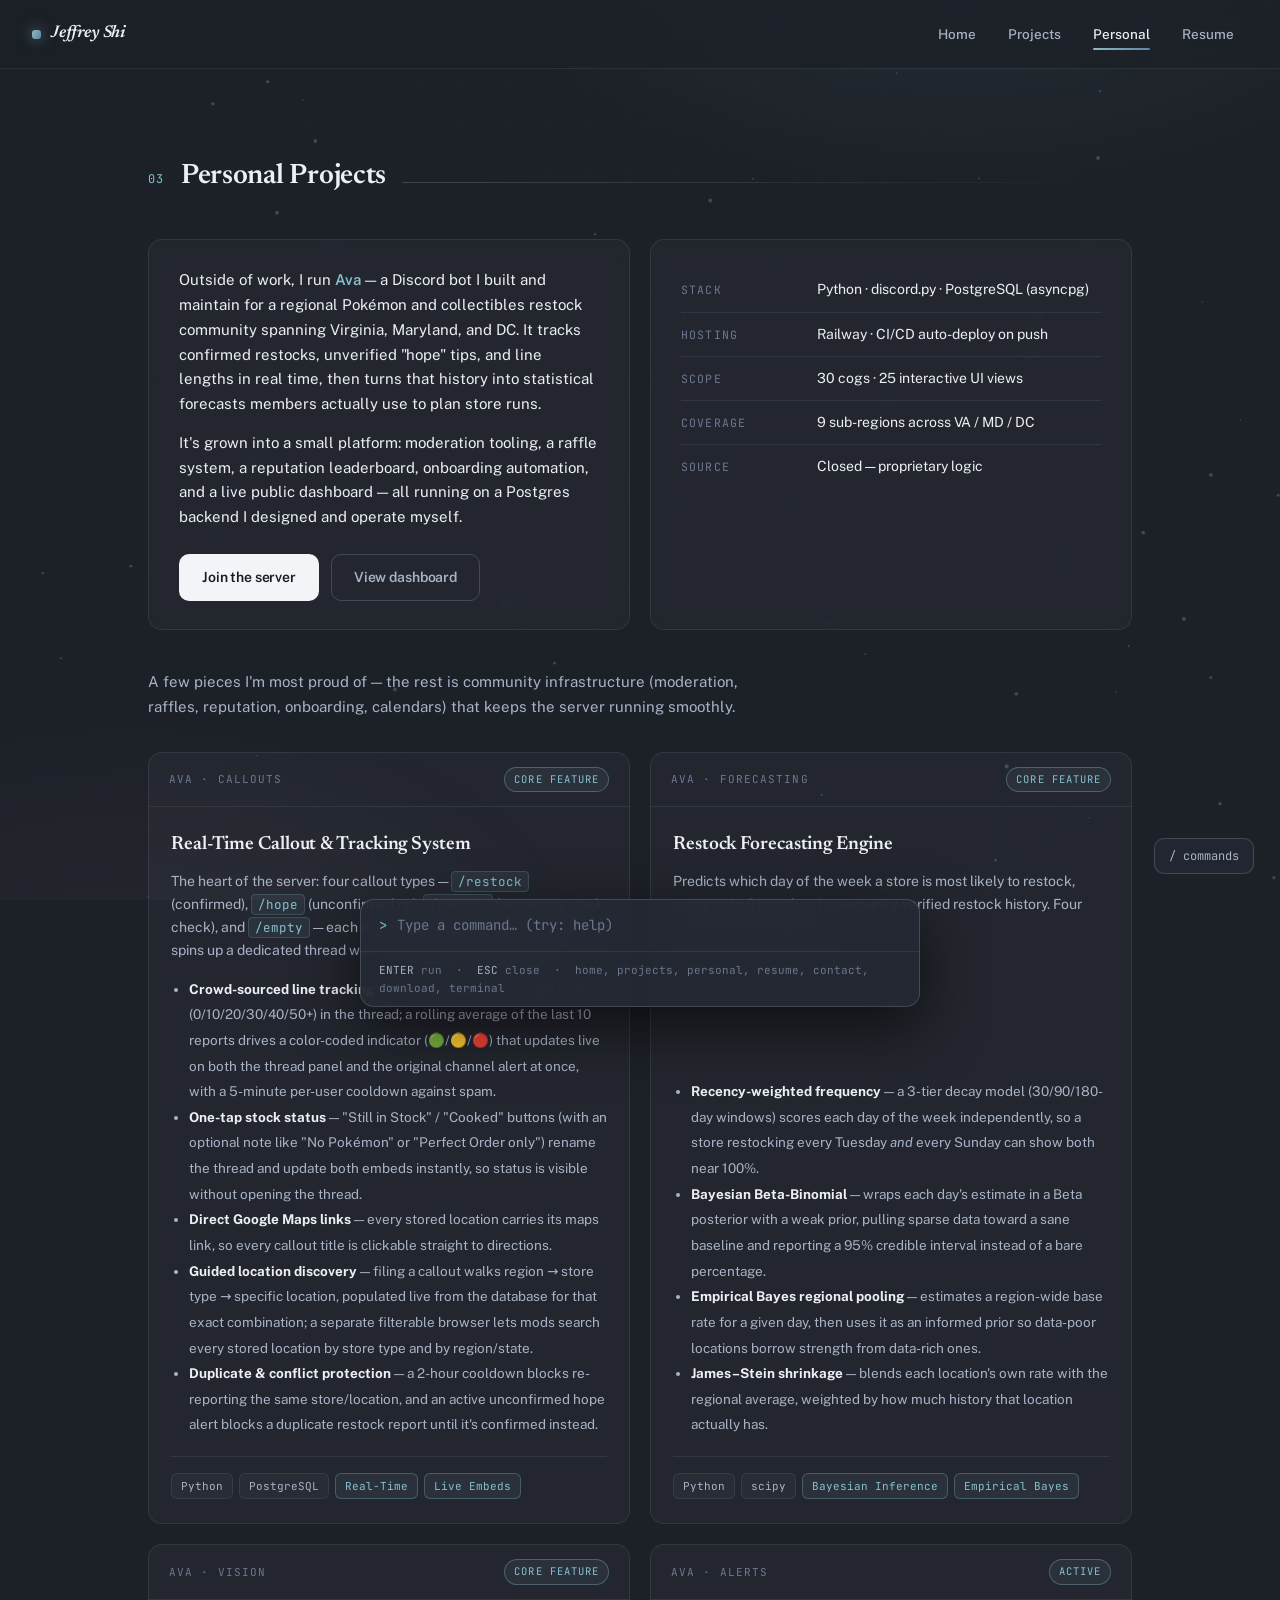
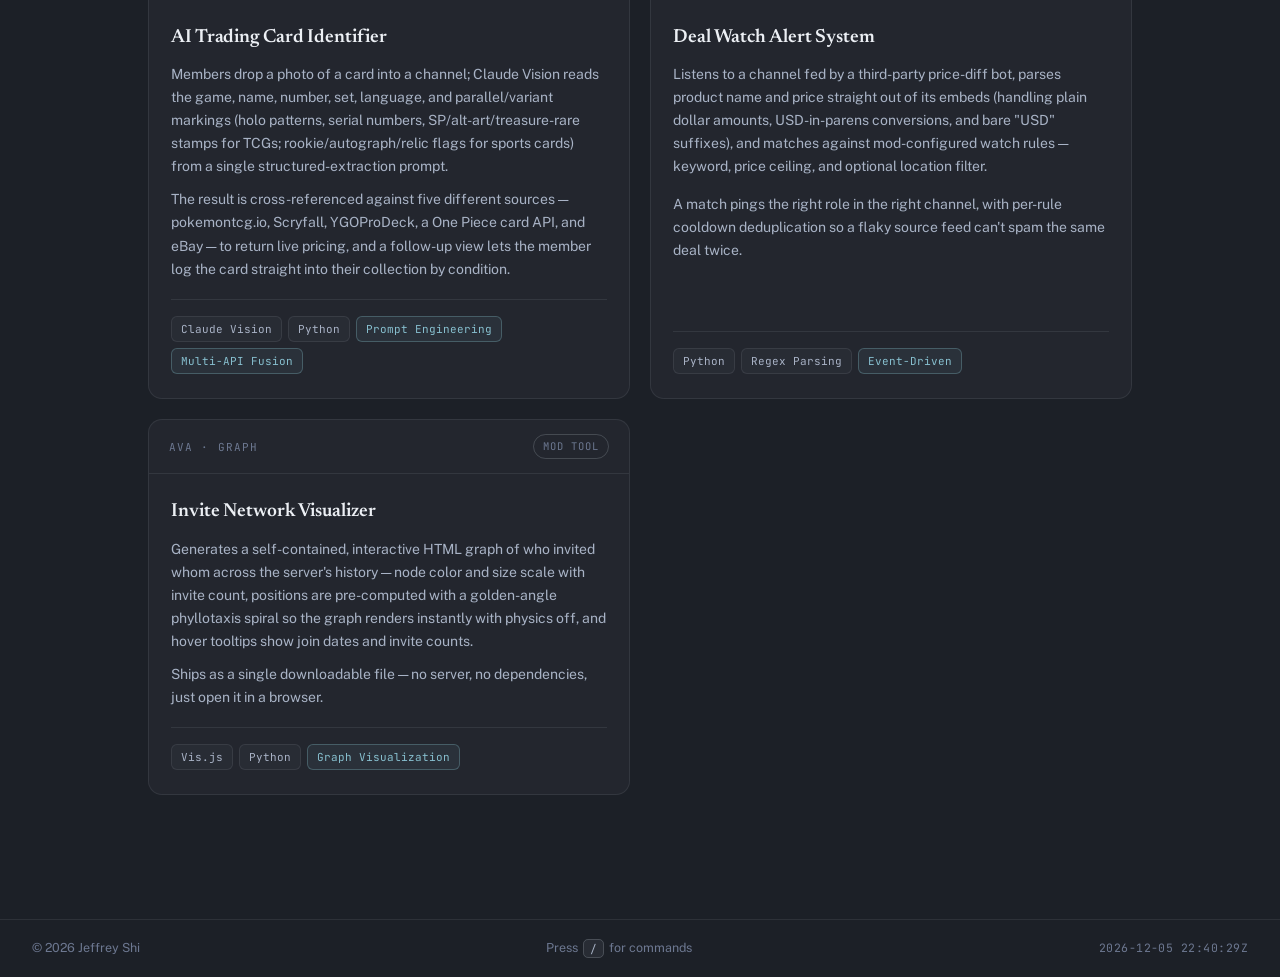
==== commit 38e6a093: "Security audit: vendor Three.js, kill dead code, harden deploy Supply chain: Three.js r160 (module +" ====
--- a/personal.html
+++ b/personal.html
@@ -12,7 +12,7 @@
   <link rel="stylesheet" href="css/style.css" />
 </head>
 <body>
-  <canvas id="net-canvas"></canvas>
+  <canvas id="net-canvas" aria-hidden="true"></canvas>
 
   <nav class="nav">
     <a class="nav-brand" href="index.html"><span class="brand-mark"></span>Jeffrey Shi</a>
@@ -226,7 +226,7 @@
   <div class="cmd-palette" id="cmd-palette">
     <div class="cmd-row">
       <span class="p">&gt;</span>
-      <input id="cmd-input" type="text" placeholder="Type a command… (try: help)" autocomplete="off" spellcheck="false" />
+      <input id="cmd-input" type="text" placeholder="Type a command… (try: help)" aria-label="Site command" autocomplete="off" spellcheck="false" />
     </div>
     <div class="cmd-hint"><span class="k">ENTER</span> run &nbsp;·&nbsp; <span class="k">ESC</span> close &nbsp;·&nbsp; home, projects, personal, resume, contact, download, terminal</div>
   </div>
--- a/css/style.css
+++ b/css/style.css
@@ -8,7 +8,6 @@
 
 :root {
   --bg: #1c2027;
-  --bg-elev: #2e3440;              /* Nord0 */
   --surface: rgba(216, 222, 233, 0.035);
   --surface-hover: rgba(216, 222, 233, 0.065);
   --border: rgba(216, 222, 233, 0.09);
@@ -18,8 +17,6 @@
   --text-3: #6d7891;                /* muted — tertiary / labels */
   --accent: #88c0d0;                /* Nord8 frost cyan — dominant */
   --accent-2: #b48ead;              /* Nord15 aurora purple — sharp secondary */
-  --accent-rgb: 136, 192, 208;
-  --accent-2-rgb: 180, 142, 173;
   --accent-soft: rgba(136, 192, 208, 0.12);
   --grad: linear-gradient(120deg, #8fbcbb, #5e81ac);  /* Nord7 teal → Nord10 deep frost blue */
   --mono: "JetBrains Mono", "Cascadia Code", Consolas, monospace;
@@ -78,8 +75,6 @@
   z-index: -1;
   opacity: 0.5;
 }
-
-.mono { font-family: var(--mono); }
 
 /* ---------- Navigation ---------- */
 .nav {
@@ -250,18 +245,21 @@
 .hero-name {
   font-family: var(--serif);
   font-size: clamp(46px, 8vw, 88px);
-  font-weight: 600;
-  font-style: italic;
+  font-weight: 700;
   letter-spacing: -0.02em;
   line-height: 1.02;
   color: var(--text);
 }
 
 .hero-name .grad {
+  color: var(--accent); /* fallback if background-clip:text isn't supported/rendered */
   background: var(--grad);
   -webkit-background-clip: text;
   background-clip: text;
-  color: transparent;
+}
+
+@supports ((-webkit-background-clip: text) or (background-clip: text)) {
+  .hero-name .grad { color: transparent; }
 }
 
 .hero-role {
@@ -619,16 +617,19 @@
 .dossier-main h1 {
   font-family: var(--serif);
   font-size: clamp(32px, 5vw, 46px);
-  font-weight: 600;
-  font-style: italic;
+  font-weight: 700;
   letter-spacing: -0.015em;
 }
 
 .dossier-main h1 .grad {
+  color: var(--accent); /* fallback if background-clip:text isn't supported/rendered */
   background: var(--grad);
   -webkit-background-clip: text;
   background-clip: text;
-  color: transparent;
+}
+
+@supports ((-webkit-background-clip: text) or (background-clip: text)) {
+  .dossier-main h1 .grad { color: transparent; }
 }
 
 .dossier-main .subject-line {
@@ -657,10 +658,14 @@
   font-size: 32px;
   font-weight: 600;
   letter-spacing: -0.01em;
+  color: var(--accent); /* fallback if background-clip:text isn't supported/rendered */
   background: var(--grad);
   -webkit-background-clip: text;
   background-clip: text;
-  color: transparent;
+}
+
+@supports ((-webkit-background-clip: text) or (background-clip: text)) {
+  .stat .num { color: transparent; }
 }
 
 .stat .lbl {
